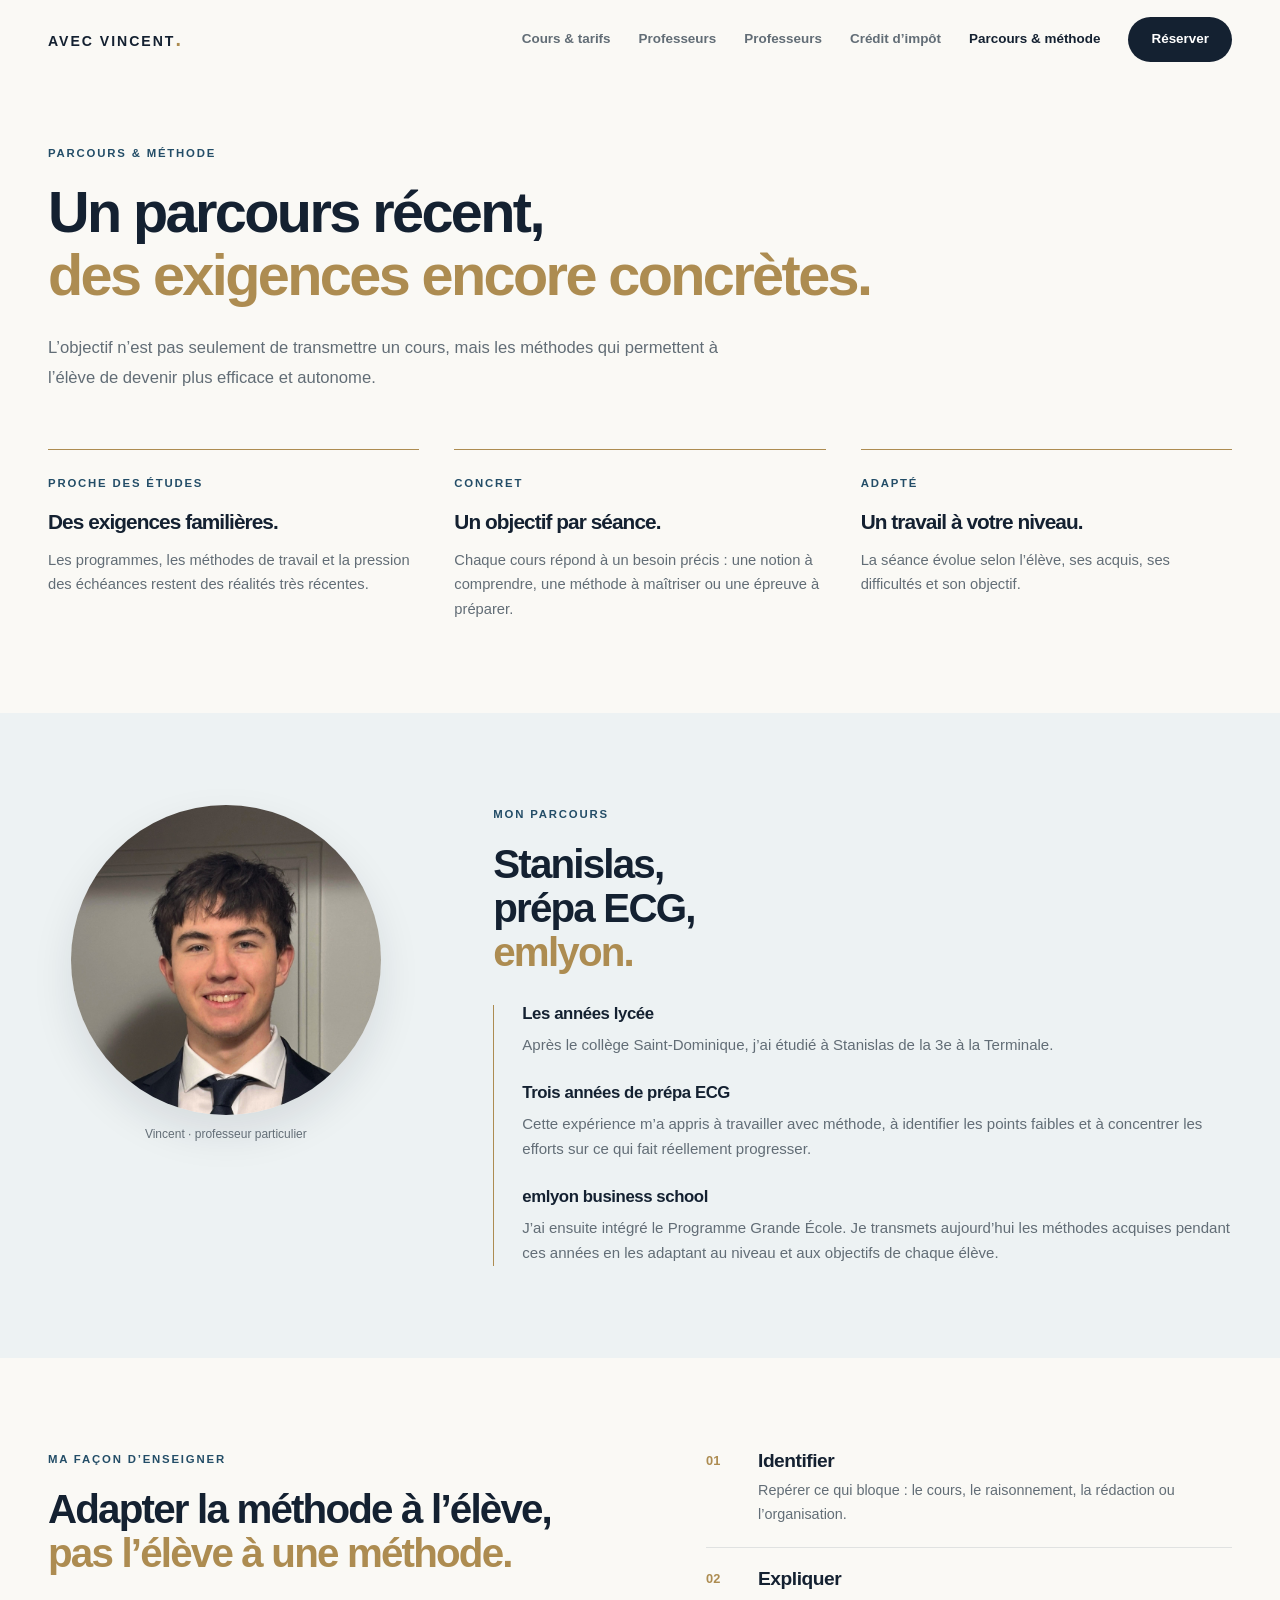
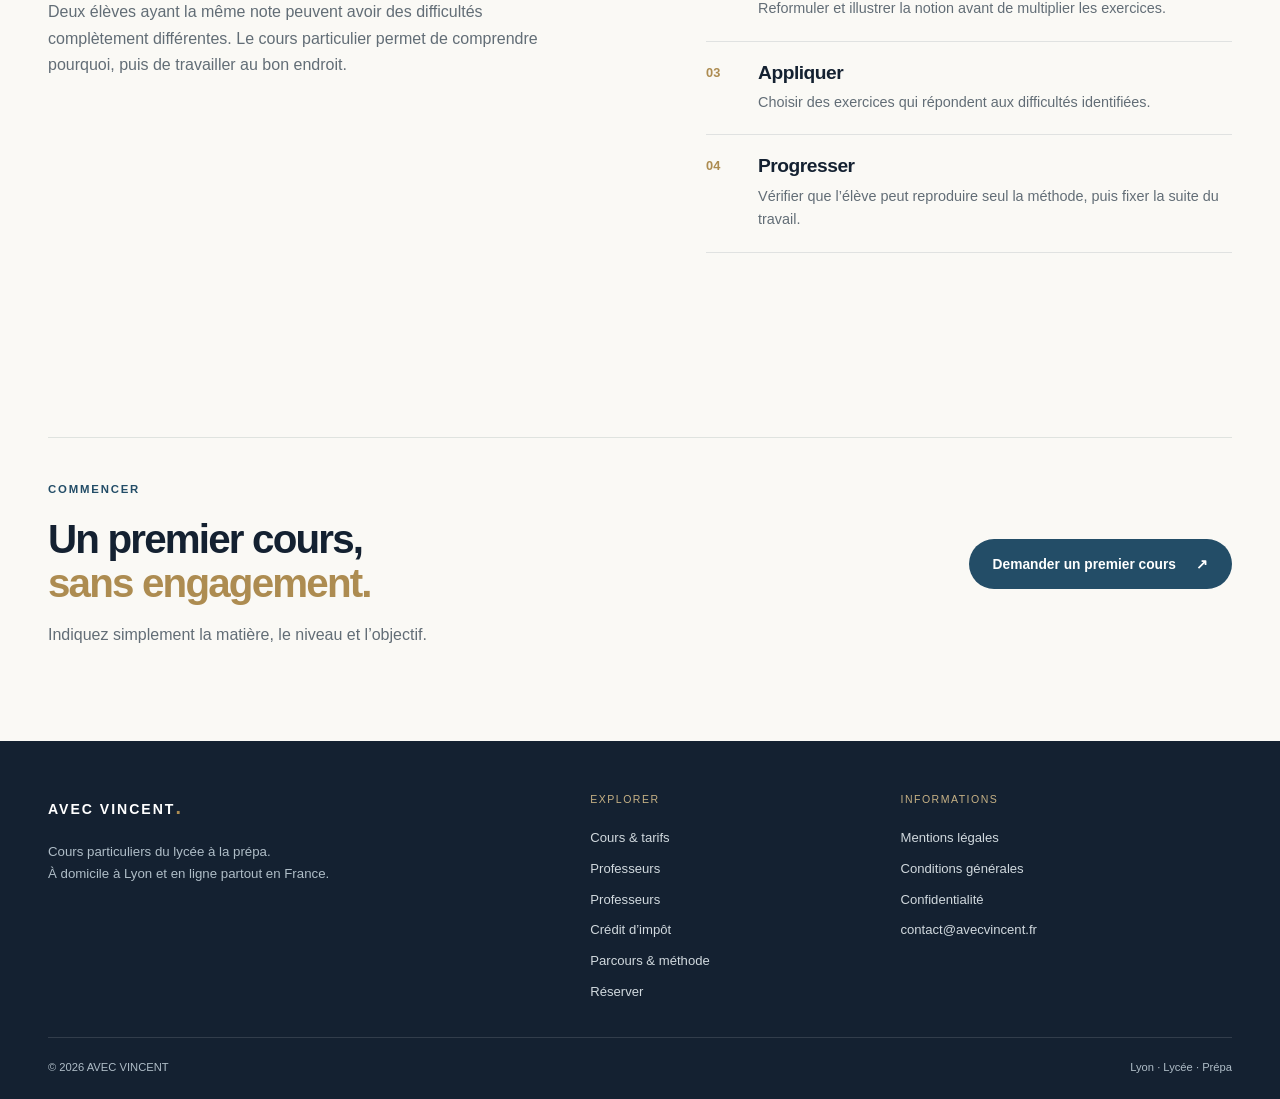
==== a-propos.html @ 686d9bb6 "Harmoniser les profils et optimiser le référencement" ====
<!doctype html>
<html lang="fr">
<head>
<meta charset="utf-8">
<meta name="viewport" content="width=device-width, initial-scale=1">
<title>Parcours & méthode — AVEC VINCENT</title>
<meta name="description" content="Stanislas, trois années de prépa ECG et emlyon. Découvrez le parcours de Vincent et sa façon d’enseigner.">
<link rel="icon" href="favicon.svg" type="image/svg+xml">

<link rel="stylesheet" href="style.css">
<script src="script.js" defer></script>
</head>
<body><a class="skip-link" href="#contenu">Aller au contenu</a>
<header class="site-header"><nav class="navbar container" aria-label="Navigation principale">
<a class="logo" href="index.html" aria-label="AVEC VINCENT — accueil">AVEC VINCENT<span class="logo-dot" aria-hidden="true">.</span></a>
<button class="menu-button" aria-controls="site-menu" aria-expanded="false" aria-label="Ouvrir le menu"><span></span><span></span></button>
<div class="site-menu" id="site-menu"><a href="cours.html">Cours & tarifs</a><a href="professeurs.html">Professeurs</a>
<a href="professeurs.html">Professeurs</a>
<a href="credit-impot.html">Crédit d’impôt</a>
<a href="a-propos.html" aria-current="page">Parcours & méthode</a>
<a href="reserver.html" class="nav-cta">Réserver</a></div>
</nav></header>
<main id="contenu">
<section class="page-intro container"><span class="eyebrow">Parcours & méthode</span><h1>Un parcours récent,<br><em>des exigences encore concrètes.</em></h1><p class="lead">L’objectif n’est pas seulement de transmettre un cours, mais les méthodes qui permettent à l’élève de devenir plus efficace et autonome.</p></section>
<section class="section section-first container"><div class="benefits"><article><span class="eyebrow">Proche des études</span><h2>Des exigences familières.</h2><p>Les programmes, les méthodes de travail et la pression des échéances restent des réalités très récentes.</p></article><article><span class="eyebrow">Concret</span><h2>Un objectif par séance.</h2><p>Chaque cours répond à un besoin précis : une notion à comprendre, une méthode à maîtriser ou une épreuve à préparer.</p></article><article><span class="eyebrow">Adapté</span><h2>Un travail à votre niveau.</h2><p>La séance évolue selon l’élève, ses acquis, ses difficultés et son objectif.</p></article></div></section>
<section class="section soft"><div class="container biography"><figure class="portrait"><img src="images/vincent.jpeg" width="1662" height="2301" alt="Vincent, professeur particulier"><figcaption>Vincent · professeur particulier</figcaption></figure><div><span class="eyebrow">Mon parcours</span><h2>Stanislas,<br>prépa ECG,<br><em>emlyon.</em></h2><div class="timeline"><article><h3>Les années lycée</h3><p>Après le collège Saint-Dominique, j’ai étudié à Stanislas de la 3e à la Terminale.</p></article><article><h3>Trois années de prépa ECG</h3><p>Cette expérience m’a appris à travailler avec méthode, à identifier les points faibles et à concentrer les efforts sur ce qui fait réellement progresser.</p></article><article><h3>emlyon business school</h3><p>J’ai ensuite intégré le Programme Grande École. Je transmets aujourd’hui les méthodes acquises pendant ces années en les adaptant au niveau et aux objectifs de chaque élève.</p></article></div></div></div></section>
<section class="section container method-layout" id="approche"><div><span class="eyebrow">Ma façon d’enseigner</span><h2>Adapter la méthode à l’élève,<br><em>pas l’élève à une méthode.</em></h2><p>Deux élèves ayant la même note peuvent avoir des difficultés complètement différentes. Le cours particulier permet de comprendre pourquoi, puis de travailler au bon endroit.</p></div><ol class="method-list"><li><h3>Identifier</h3><p>Repérer ce qui bloque : le cours, le raisonnement, la rédaction ou l’organisation.</p></li><li><h3>Expliquer</h3><p>Reformuler et illustrer la notion avant de multiplier les exercices.</p></li><li><h3>Appliquer</h3><p>Choisir des exercices qui répondent aux difficultés identifiées.</p></li><li><h3>Progresser</h3><p>Vérifier que l’élève peut reproduire seul la méthode, puis fixer la suite du travail.</p></li></ol></section><section class="section container"><div class="closing"><div><span class="eyebrow">Commencer</span><h2>Un premier cours,<br><em>sans engagement.</em></h2><p>Indiquez simplement la matière, le niveau et l’objectif.</p></div><a class="button button-primary" href="reserver.html">Demander un premier cours<span aria-hidden="true">↗</span></a></div></section></main>
<footer class="site-footer"><div class="container footer-grid"><div><a class="logo" href="index.html">AVEC VINCENT<span class="logo-dot">.</span></a><p>Cours particuliers du lycée à la prépa.<br>À domicile à Lyon et en ligne partout en France.</p></div><nav aria-label="Navigation de pied de page"><span class="footer-label">Explorer</span><a href="cours.html">Cours & tarifs</a><a href="professeurs.html">Professeurs</a><a href="professeurs.html">Professeurs</a><a href="credit-impot.html">Crédit d’impôt</a><a href="a-propos.html">Parcours & méthode</a><a href="reserver.html">Réserver</a></nav><nav aria-label="Informations légales"><span class="footer-label">Informations</span><a href="legal.html#mentions">Mentions légales</a><a href="legal.html#cgv">Conditions générales</a><a href="legal.html#confidentialite">Confidentialité</a><a href="mailto:contact@avecvincent.fr" data-contact="email">contact@avecvincent.fr</a></nav></div><div class="container footer-bottom"><span>© <span data-year>2026</span> AVEC VINCENT</span><span>Lyon · Lycée · Prépa</span></div></footer>
</body>
</html>
---- style.css ----
/* AVEC VINCENT — V3. Site statique, sans dépendance. */
:root{--bg:#faf9f5;--paper:#fff;--ink:#142131;--blue:#234d67;--deep:#17384e;--gold:#ad8c51;--muted:#626d76;--line:#dfe3df;--soft:#edf2f3;--max:1240px;--header:80px;--radius:24px}
*{box-sizing:border-box}
html{scroll-behavior:smooth;scroll-padding-top:110px}
body{margin:0;color:var(--ink);background:var(--bg);font:16px/1.65 -apple-system,BlinkMacSystemFont,"Segoe UI",Arial,sans-serif;-webkit-font-smoothing:antialiased}
h1,h2,h3,p,figure,ol,ul,dl,dd{margin:0}
h1,h2,h3{line-height:1.1;letter-spacing:-.045em;font-weight:650}
h1{font-size:clamp(2.5rem,4.5vw,4.8rem);max-width:1050px}
h2{font-size:clamp(2rem,3.15vw,3.25rem)}
h3{font-size:1.35rem;letter-spacing:-.025em}
em{font-style:normal;color:var(--gold)}
p{color:var(--muted)}
a{color:inherit;text-decoration:none}
p a,.fine-print a,.form-note a,.legal-content a{text-decoration:underline;text-underline-offset:4px;color:var(--blue)}
a:hover{color:var(--blue)}
button,input,select,textarea{font:inherit}
button{cursor:pointer}
img{display:block;max-width:100%}
button,a,input,textarea,select,summary{-webkit-tap-highlight-color:transparent}
:focus-visible{outline:3px solid var(--blue);outline-offset:5px}
[hidden]{display:none!important}
.container{width:min(calc(100% - 96px),var(--max));margin-inline:auto}
.section{padding-block:92px}
.section-first{padding-top:0}
.soft{background:var(--soft)}
.eyebrow{display:block;color:var(--blue);font-size:.71rem;text-transform:uppercase;font-weight:800;letter-spacing:.16em;margin-bottom:18px}
.lead{font-size:1.04rem;line-height:1.8;max-width:690px}
.section-heading{max-width:850px;margin-bottom:40px}
.section-heading p{max-width:680px;margin-top:22px}
.page-intro{padding-top:calc(var(--header) + 64px);padding-bottom:56px}
.page-intro .lead{margin-top:26px}
.skip-link{position:fixed;left:20px;top:-100px;z-index:100;background:white;padding:12px}
.skip-link:focus{top:15px}
.sr-only{position:absolute;width:1px;height:1px;padding:0;overflow:hidden;clip:rect(0,0,0,0);white-space:nowrap}
.site-header{height:var(--header);position:sticky;top:0;z-index:30;background:rgba(250,249,245,.97);border-bottom:1px solid transparent}
.site-header.scrolled{border-color:var(--line);backdrop-filter:blur(12px)}
/* Sticky header occupies its own height, so introductory padding excludes it. */
.page-intro{padding-top:64px}
.navbar{height:100%;display:flex;align-items:center;justify-content:space-between;gap:24px}
.logo{font-size:.88rem;font-weight:850;letter-spacing:.14em;white-space:nowrap}
.logo-dot{color:var(--gold);font-size:1.4em}
.site-menu{display:flex;align-items:center;gap:28px}
.site-menu a{font-size:.84rem;font-weight:600;color:var(--muted)}
.site-menu a:hover,.site-menu a[aria-current="page"]{color:var(--ink)}
.site-menu .nav-cta{padding:11px 23px;border-radius:999px;background:var(--ink);color:white}
.site-menu .nav-cta:hover,.site-menu .nav-cta[aria-current="page"]{color:white;background:var(--deep)}
.site-menu .nav-cta[aria-current="page"]{box-shadow:0 0 0 3px var(--bg),0 0 0 4px var(--gold)}
.menu-button{display:none;border:1px solid var(--line);background:white;border-radius:50%;height:44px;width:44px}
.menu-button span{display:block;width:17px;height:2px;background:var(--ink);margin:5px auto}
.button{display:inline-flex;align-items:center;justify-content:center;gap:20px;min-height:50px;border-radius:999px;padding:13px 23px;border:1px solid transparent;font-size:.86rem;font-weight:700;line-height:1.4;transition:background .18s,transform .18s}
.button:hover{transform:translateY(-2px)}
.button-primary{background:var(--blue);color:white}
.button-primary:hover{background:var(--deep);color:white}
.button-outline{border-color:var(--line);color:var(--ink);background:transparent}
.button-outline:hover{background:white;color:var(--ink)}
.button-light{background:white;color:var(--deep)}
.button-row{display:flex;gap:12px;flex-wrap:wrap}
.text-link{display:inline-block;margin-top:22px;color:var(--blue);font-size:.87rem;font-weight:700;text-decoration:underline;text-underline-offset:5px}
.home-hero{display:grid;grid-template-columns:minmax(0,1.35fr) minmax(0,.8fr);align-items:center;gap:clamp(45px,6vw,90px);padding-top:60px;padding-bottom:64px}
.hero-copy h1{font-size:clamp(2.8rem,4.4vw,4.55rem)}
.hero-copy .lead{margin-top:26px}
.hero-copy .button-row{margin-top:28px}
.trust-line{display:flex;flex-wrap:wrap;gap:10px 22px;margin-top:24px;font-size:.77rem;color:var(--muted)}
.trust-line span::before{content:"";display:inline-block;width:5px;height:5px;background:var(--gold);border-radius:50%;margin:0 7px 2px 0}
.hero-visual{position:relative;max-width:435px;width:100%;justify-self:end;display:flex;flex-direction:column;align-items:stretch}
.portrait{width:100%;margin:0}
.portrait img{display:block;width:100%;height:auto;aspect-ratio:4 / 5;object-fit:cover;object-position:center 24%;border-radius:var(--radius);box-shadow:0 18px 42px #1421311a}
.portrait figcaption{margin-top:10px;color:var(--muted);font-size:.75rem;text-align:left;padding-left:4px}
.tax-badge{position:absolute;z-index:2;left:20px;right:20px;bottom:42px;display:flex;gap:18px;align-items:center;width:auto;padding:18px 20px;background:#fffdf8f2;border:1px solid #e9e5db;border-radius:18px;box-shadow:0 14px 35px #14213124;backdrop-filter:blur(8px)}
.tax-number{font-size:2.4rem;line-height:1;font-weight:750;letter-spacing:-.05em;color:var(--blue);white-space:nowrap}
sup{font-size:.48em;vertical-align:super}
.tax-badge>span:last-child{font-size:.85rem;font-weight:700;line-height:1.4}
.tax-badge small{display:block;margin-top:6px;font-size:.67rem;font-weight:400;color:var(--muted)}
.credentials{display:grid;grid-template-columns:repeat(3,1fr);border-block:1px solid var(--line);padding:26px 0}
.credentials>div{padding-inline:28px;border-right:1px solid var(--line)}
.credentials>div:first-child{padding-left:0}
.credentials>div:last-child{border:0}
.credentials strong{font-size:.96rem;display:block}
.credentials span{font-size:.76rem;color:var(--muted)}
.subjects-grid{display:grid;grid-template-columns:1.1fr 1fr;gap:18px}
.subject-card{position:relative;padding:30px 54px 30px 30px;border:1px solid var(--line);border-radius:var(--radius);background:var(--paper);transition:transform .18s,border-color .18s}
.subject-card:hover{transform:translateY(-3px);border-color:var(--gold);color:var(--ink)}
.card-level{display:block;font-size:.69rem;letter-spacing:.09em;text-transform:uppercase;color:var(--blue);font-weight:700;margin-bottom:13px}
.subject-card p{font-size:.9rem;margin-top:12px;max-width:450px}
.card-arrow{position:absolute;right:25px;top:25px;color:var(--gold);font-size:1.3rem}
.exam-banner{display:flex;align-items:center;justify-content:space-between;gap:25px;padding:27px 30px;margin-top:18px;background:#eee9df;border-radius:var(--radius)}
.exam-banner .eyebrow{margin-bottom:8px}
.exam-banner p{margin-top:8px;font-size:.9rem}
.exam-banner>span{font-size:1.6rem}
.method-section{background:var(--ink);color:white}
.method-section .eyebrow{color:#c4d6df}
.method-section p{color:#c0cad1}
.method-section .text-link{color:white}
.method-layout{display:grid;grid-template-columns:1.08fr 1fr;gap:90px}
.method-layout>div>p{margin-top:24px;max-width:530px}
.method-list{list-style:none;padding:0;counter-reset:steps}
.method-list li{position:relative;padding:20px 0 20px 52px;border-bottom:1px solid #8999a13b;counter-increment:steps}
.method-list li:first-child{padding-top:0}
.method-list li::before{content:"0" counter(steps);position:absolute;left:0;color:var(--gold);font-size:.8rem;font-weight:700}
.method-list h3{font-size:1.2rem}
.method-list p{font-size:.9rem;margin-top:8px}
.tax-callout{display:grid;grid-template-columns:1.4fr .8fr;gap:55px;align-items:center;border:1px solid var(--line);padding:38px;border-radius:var(--radius)}
.tax-callout h2{font-size:clamp(1.8rem,2.7vw,2.8rem)}
.tax-callout p{margin-top:18px;font-size:.94rem}
.tax-example{border-left:1px solid var(--line);padding-left:35px}
.tax-example>span{font-size:.75rem;color:var(--muted)}
.tax-example>div{display:flex;gap:20px;align-items:center;margin-top:12px}
.tax-example strong{font-size:2.6rem;letter-spacing:-.05em;white-space:nowrap}
.tax-example strong:last-child{color:var(--blue)}
.tax-example p{font-size:.75rem}
.fine-print{font-size:.74rem;margin-top:18px;max-width:1000px}
.payment-note{font-size:.82rem;max-width:760px;margin-top:14px;color:var(--ink)}
.closing{display:flex;align-items:center;justify-content:space-between;gap:40px;border-top:1px solid var(--line);padding-top:42px}
.closing p{margin-top:17px}
.closing>.button{flex-shrink:0}
.course-row{display:grid;grid-template-columns:.8fr 1.25fr .65fr;align-items:center;gap:30px;padding:32px 0;border-top:1px solid var(--line)}
.course-row h2{font-size:1.6rem}
.course-row p{font-size:.93rem}
.course-row .text-link{margin:0;justify-self:end}
.pricing-grid{display:grid;grid-template-columns:1fr 1fr;gap:24px}
.price-card{background:white;border:1px solid var(--line);border-radius:var(--radius);padding:32px}
.price-card h3{font-size:1.7rem;margin-bottom:26px}
.price-line,.price-result{display:flex;align-items:center;justify-content:space-between;gap:20px;padding:18px 0}
.price-line>span,.price-result>span{font-size:.85rem}
.price-line strong,.price-result strong{font-size:2rem;letter-spacing:-.035em;white-space:nowrap}
.price-line small,.price-result small{font-size:.8rem;font-weight:400;margin-left:5px;color:var(--muted)}
.price-result{background:#edf3f0;margin:0 -14px;padding:20px 14px;border-radius:12px;color:#315f49}
.price-result>span{max-width:195px}
.online{border-top:1px solid var(--line);margin-top:24px}
.online strong{font-size:1.4rem}
.split-heading{display:grid;grid-template-columns:.8fr 1.2fr;gap:85px}
.split-heading>div>p{margin-top:24px}
.faq-list details{border-bottom:1px solid var(--line);padding:21px 0}
.faq-list details:first-child{padding-top:0}
summary{cursor:pointer;font-weight:650;line-height:1.5}
.faq-answer{padding-top:14px;font-size:.94rem}
.specific-card{background:var(--deep);color:white;padding:42px;border-radius:var(--radius);display:flex;align-items:center;justify-content:space-between;gap:40px}
.specific-card .eyebrow{color:#cbd8df}
.specific-card h2{font-size:2rem}
.specific-card p{color:#cbd8df;max-width:610px;margin-top:18px}
.specific-card .button{flex-shrink:0}
.benefits{display:grid;grid-template-columns:repeat(3,1fr);gap:35px}
.benefits article{border-top:1px solid var(--gold);padding-top:24px}
.benefits h2{font-size:1.3rem;margin-bottom:14px}
.benefits p{font-size:.92rem}
.biography{display:grid;grid-template-columns:minmax(230px,.65fr) minmax(0,1.35fr);align-items:start;gap:clamp(45px,7vw,100px)}
.biography .portrait{position:sticky;top:100px}
.timeline{margin-top:30px;border-left:1px solid var(--gold);padding-left:28px;display:grid;gap:26px}
.timeline h3{font-size:1.05rem;margin-bottom:10px}
.timeline p{font-size:.94rem}
.tax-overview{display:grid;grid-template-columns:.75fr 1.25fr;gap:60px;padding:38px;background:white;border:1px solid var(--line);border-radius:var(--radius)}
.example-row{padding:18px 0;border-top:1px solid var(--line)}
.example-row>span{display:block;font-size:.8rem;color:var(--muted)}
.example-row strong{display:block;font-size:2.4rem;letter-spacing:-.04em}
.eligibility h2{font-size:1.45rem}
.check-list{padding-left:20px;margin:20px 0;font-size:.94rem;color:var(--muted)}
.check-list li{margin-bottom:9px}
.eligibility p{font-size:.8rem}
.tax-process{list-style:none;counter-reset:tax;padding:0}
.tax-process li{position:relative;padding:0 0 32px 48px;margin-bottom:25px;border-bottom:1px solid var(--line);counter-increment:tax}
.tax-process li::before{content:counter(tax);position:absolute;left:0;top:0;color:var(--gold);font-size:1.5rem}
.step-owner{font-size:.67rem;font-weight:750;text-transform:uppercase;letter-spacing:.12em;color:var(--blue);display:block;margin-bottom:12px}
.tax-process h3{font-size:1.3rem}
.tax-process p{margin-top:14px;font-size:.94rem}
.source-note{padding-bottom:60px;font-size:.8rem}
.booking-layout{display:grid;grid-template-columns:minmax(0,1.55fr) minmax(0,.8fr);gap:36px;align-items:start}
.contact-form{border:1px solid var(--line);border-radius:var(--radius);padding:34px;background:white}
.form-grid{display:grid;grid-template-columns:1fr 1fr;gap:20px}
.field{display:flex;flex-direction:column;gap:8px;min-width:0}
.field.full{grid-column:1/-1}
label{font-size:.79rem;font-weight:700}
input,textarea,select{width:100%;min-width:0;color:var(--ink);background:#fcfcfa;border:1px solid var(--line);border-radius:10px;padding:13px}
textarea{min-height:140px;resize:vertical}
.form-note{font-size:.75rem;margin:20px 0}
.form-actions{display:flex;align-items:center;gap:16px;flex-wrap:wrap;margin-top:22px}
.form-actions>span{font-size:.76rem;color:var(--muted)}
.form-status{font-size:.85rem;margin-top:16px}
.form-toast{position:fixed;z-index:20;right:24px;bottom:24px;max-width:min(430px,calc(100vw - 48px));padding:16px 20px;border:1px solid #ffffff30;border-radius:14px;background:var(--blue);color:white;box-shadow:0 16px 35px #14213130;font-size:.88rem;font-weight:700;line-height:1.45;opacity:0;transform:translateY(14px);transition:opacity .2s ease,transform .2s ease}
.form-toast.is-visible{opacity:1;transform:translateY(0)}
.form-toast[data-kind="pending"]{background:var(--ink)}
.form-toast[data-kind="error"]{background:#9a3f35}
.contact-form button:disabled{opacity:.6;cursor:wait}
.booking-terms{margin-top:22px;padding:14px 18px;border-radius:14px;background:#f3f0e8;border:1px solid #e5dfd2}
.booking-terms summary{color:var(--blue);font-size:.8rem;font-weight:750}
.booking-terms ul{margin:14px 0 4px;padding-left:20px;color:var(--muted);font-size:.78rem}
.booking-terms li+li{margin-top:8px}
.booking-terms a{color:var(--blue);font-weight:700}
.contact-card{background:#e8f0f3;border-radius:var(--radius);padding:30px}
.contact-card h2{font-size:1.45rem}
.contact-card>p{margin-top:16px;font-size:.92rem}
.contact-card dl{margin-top:25px}
.contact-card dt{padding-top:18px;margin-top:18px;border-top:1px solid #cdd9de;font-size:.73rem;font-weight:700}
.contact-card dd{font-size:.93rem;margin-top:5px;overflow-wrap:anywhere}
.email-fallback{border-top:1px solid var(--line);padding-top:18px;margin-top:22px;font-size:.8rem}
.email-fallback p{margin:12px 0}
.text-button{border:0;background:none;text-decoration:underline;color:var(--blue);padding:8px 0}
#email-draft{min-height:210px;margin-top:12px}
.legal-layout{display:grid;grid-template-columns:240px 1fr;gap:70px;align-items:start}
.legal-nav{display:grid;gap:12px;font-size:.9rem}
.legal-nav a{padding:12px 0;border-bottom:1px solid var(--line)}
.legal-content section{margin-bottom:55px}
.legal-content h2{font-size:2rem;border-bottom:1px solid var(--line);padding-bottom:18px;margin-bottom:26px}
.legal-content h3{font-size:1.1rem;margin:25px 0 12px}
.legal-content p,.legal-content li{font-size:.93rem;color:var(--muted)}
.legal-content ul{padding-left:20px}
.legal-placeholder{max-width:850px;margin-top:22px;font-size:.84rem!important;color:var(--muted)!important;font-style:italic}
.site-footer{background:var(--ink);color:white;padding:50px 0 22px}
.site-footer a:hover{color:#d9be8c}
.footer-grid{display:grid;grid-template-columns:1.5fr .8fr 1fr;gap:45px}
.footer-grid p{color:#afbdc7;font-size:.83rem;margin-top:18px}
.footer-grid nav{display:flex;flex-direction:column;gap:9px;align-items:flex-start}
.footer-grid nav a{font-size:.82rem;color:#d1d9de}
.footer-label{font-size:.66rem;letter-spacing:.14em;text-transform:uppercase;color:#c6b185;margin-bottom:10px}
.footer-bottom{border-top:1px solid #ffffff20;margin-top:35px;padding-top:20px;display:flex;justify-content:space-between;gap:16px;font-size:.7rem;color:#afbdc7}
@media(min-width:1600px){:root{--max:1360px}.home-hero{grid-template-columns:1.3fr .85fr}.hero-visual{max-width:460px}}
@media(max-width:1000px){
.container{width:calc(100% - 48px)}.site-menu{gap:18px}.site-menu a{font-size:.78rem}
.home-hero{gap:38px}.hero-copy h1{font-size:3.2rem}.tax-badge{padding:16px;gap:12px}.tax-number{font-size:2rem}
.method-layout,.split-heading{gap:45px}.biography{gap:50px}.course-row{grid-template-columns:1fr 1.4fr}.course-row>.text-link{grid-column:2;justify-self:start}
.specific-card{flex-direction:column;align-items:flex-start}.tax-callout{gap:30px;padding:28px}.tax-example{padding-left:24px}.tax-example strong{font-size:2rem}
.booking-layout{grid-template-columns:minmax(0,1.4fr) minmax(0,.8fr);gap:24px}.contact-form{padding:25px}.contact-card{padding:24px}
}
@media(max-width:780px){
:root{--header:70px}.menu-button{display:block;flex-shrink:0}.site-menu{display:none;position:absolute;top:var(--header);left:0;right:0;background:var(--bg);padding:20px 24px;border-bottom:1px solid var(--line);box-shadow:0 15px 25px #1421310a}
.site-menu.open{display:flex;flex-direction:column;align-items:stretch;gap:0}.site-menu a{font-size:.95rem;padding:14px 12px}.site-menu .nav-cta{margin-top:10px;text-align:center}
.home-hero{grid-template-columns:1fr;gap:34px;padding-top:34px;padding-bottom:45px}.hero-copy h1{font-size:clamp(2.7rem,7.5vw,4rem)}.hero-visual{max-width:390px;justify-self:center}.hero-visual .tax-badge{left:12px;right:12px;bottom:38px;padding:16px 18px}
.section{padding-block:65px}.section-first{padding-top:0}.page-intro{padding-top:40px;padding-bottom:40px}
.method-layout,.split-heading,.booking-layout,.tax-overview,.tax-callout{grid-template-columns:1fr;gap:35px}.biography{grid-template-columns:1fr;gap:35px}.biography .portrait{position:static;max-width:390px}
.tax-example{border-left:0;border-top:1px solid var(--line);padding:22px 0 0}.tax-example>div{justify-content:flex-start}
.contact-card{max-width:none}.benefits{gap:24px}.benefits h2{font-size:1.2rem}
.legal-layout{grid-template-columns:1fr;gap:30px}.legal-nav{grid-template-columns:repeat(3,1fr);gap:16px;font-size:.8rem}
.closing{align-items:flex-start;flex-direction:column;gap:25px}.credentials>div{padding-inline:15px}.credentials strong{font-size:.84rem}.credentials span{font-size:.7rem}
}
@media(max-width:540px){
.container{width:calc(100% - 36px)}h1{font-size:2.65rem}h2{font-size:2rem}.lead{font-size:.96rem}
.subjects-grid,.pricing-grid,.benefits,.form-grid{grid-template-columns:1fr}.subject-card{padding:25px 50px 25px 25px}.field.full{grid-column:auto}
.credentials{grid-template-columns:1fr;padding:8px 0}.credentials>div{border-right:0;border-bottom:1px solid var(--line);padding:16px 0!important;display:flex;justify-content:space-between;align-items:center;gap:18px}.credentials span{text-align:right}
.trust-line{gap:9px;flex-direction:column}.button-row{gap:10px}.button{font-size:.81rem;padding:12px 19px}
.course-row{grid-template-columns:1fr;gap:16px;padding:28px 0}.course-row>.text-link{grid-column:1}
.price-card{padding:25px}.price-result>span{max-width:170px}.tax-overview{padding:25px}.tax-callout{padding:25px}.tax-example strong{font-size:2.7rem}
.tax-process li{padding-left:35px}.specific-card{padding:28px}.specific-card h2{font-size:1.8rem}
.contact-form{padding:23px}.contact-card{padding:26px}.footer-grid{grid-template-columns:1fr 1fr;gap:30px 20px}.footer-grid>div{grid-column:1/-1}.footer-grid nav a{font-size:.75rem;overflow-wrap:anywhere}.footer-bottom{flex-direction:column;gap:5px}.legal-nav{grid-template-columns:1fr;gap:0}
}
@media(max-width:540px){.form-toast{right:16px;left:16px;bottom:16px;max-width:none}}
@media(prefers-reduced-motion:reduce){html{scroll-behavior:auto}*,*::before,*::after{transition:none!important;animation:none!important}}


/* Équipe pédagogique */
.teacher-pair{display:flex;justify-content:center;align-items:flex-end;gap:18px;padding:24px 18px 10px;background:linear-gradient(145deg,#e8f0f3,#f3eee4);border-radius:var(--radius);border:1px solid var(--line)}
.teacher-mini{width:45%;margin:0;text-align:center}
.teacher-mini img{display:block;width:100%;aspect-ratio:1/1;object-fit:cover;border-radius:50%;border:7px solid white;box-shadow:0 12px 26px #14213120}
.teacher-mini-vincent img{object-position:center 24%}
.teacher-mini-esteban img{object-position:center 27%}
.teacher-mini figcaption{margin-top:10px;color:var(--ink);font-size:.78rem;font-weight:750}
.teacher-pair-caption{text-align:center;margin:12px 0 0;font-size:.78rem;color:var(--muted)}
.teacher-card-grid{display:grid;grid-template-columns:repeat(2,minmax(0,1fr));gap:24px}
.teacher-card{background:var(--paper);border:1px solid var(--line);border-radius:var(--radius);padding:30px;display:grid;grid-template-columns:135px minmax(0,1fr);gap:26px;align-items:start}
.teacher-avatar{margin:0}
.teacher-avatar img{display:block;width:135px;height:135px;object-fit:cover;border-radius:50%;border:6px solid #f1eee6;box-shadow:0 10px 22px #14213118}
.teacher-avatar-vincent img{object-position:center 24%}
.teacher-avatar-esteban img{object-position:center 27%}
.teacher-card h2{font-size:1.8rem}
.teacher-card .card-level{margin-top:8px}
.teacher-card p{font-size:.9rem;margin-top:14px}
.teacher-card ul{padding-left:18px;margin:16px 0 0;color:var(--muted);font-size:.86rem}
.teacher-card li+li{margin-top:8px}
.teacher-note{margin-top:28px;padding:18px 22px;border-left:3px solid var(--gold);background:#f3f0e8;color:var(--muted);font-size:.88rem}
.biography .portrait img{aspect-ratio:1/1;object-fit:cover;object-position:center 24%;border-radius:50%;width:min(100%,310px);margin-inline:auto}
.biography .portrait figcaption{text-align:center;padding-left:0}
@media(max-width:780px){.teacher-card-grid{grid-template-columns:1fr}.teacher-card{grid-template-columns:110px minmax(0,1fr);padding:24px;gap:20px}.teacher-avatar img{width:110px;height:110px}}
@media(max-width:540px){.teacher-pair{gap:10px;padding-inline:10px}.teacher-card{grid-template-columns:1fr}.teacher-avatar img{width:125px;height:125px}}

.teacher-credentials{font-size:.84rem!important;color:var(--ink)!important;margin-top:12px!important}
.teacher-card strong{color:var(--ink)}


/* Correction des portraits circulaires : neutralise la hauteur intrinsèque des photos verticales. */
.teacher-mini img{width:clamp(130px,14vw,190px);height:clamp(130px,14vw,190px);aspect-ratio:1/1}
.biography .portrait img{width:min(310px,70vw);height:min(310px,70vw);aspect-ratio:1/1}
@media(max-width:780px){.teacher-mini img{width:155px;height:155px}}
@media(max-width:540px){.teacher-mini img{width:130px;height:130px}}
@media print{.skip-link{display:none!important}}

.teacher-card>div{display:flex;flex-direction:column}.teacher-card .teacher-credentials{margin-top:12px!important}.teacher-card ul{line-height:1.5}
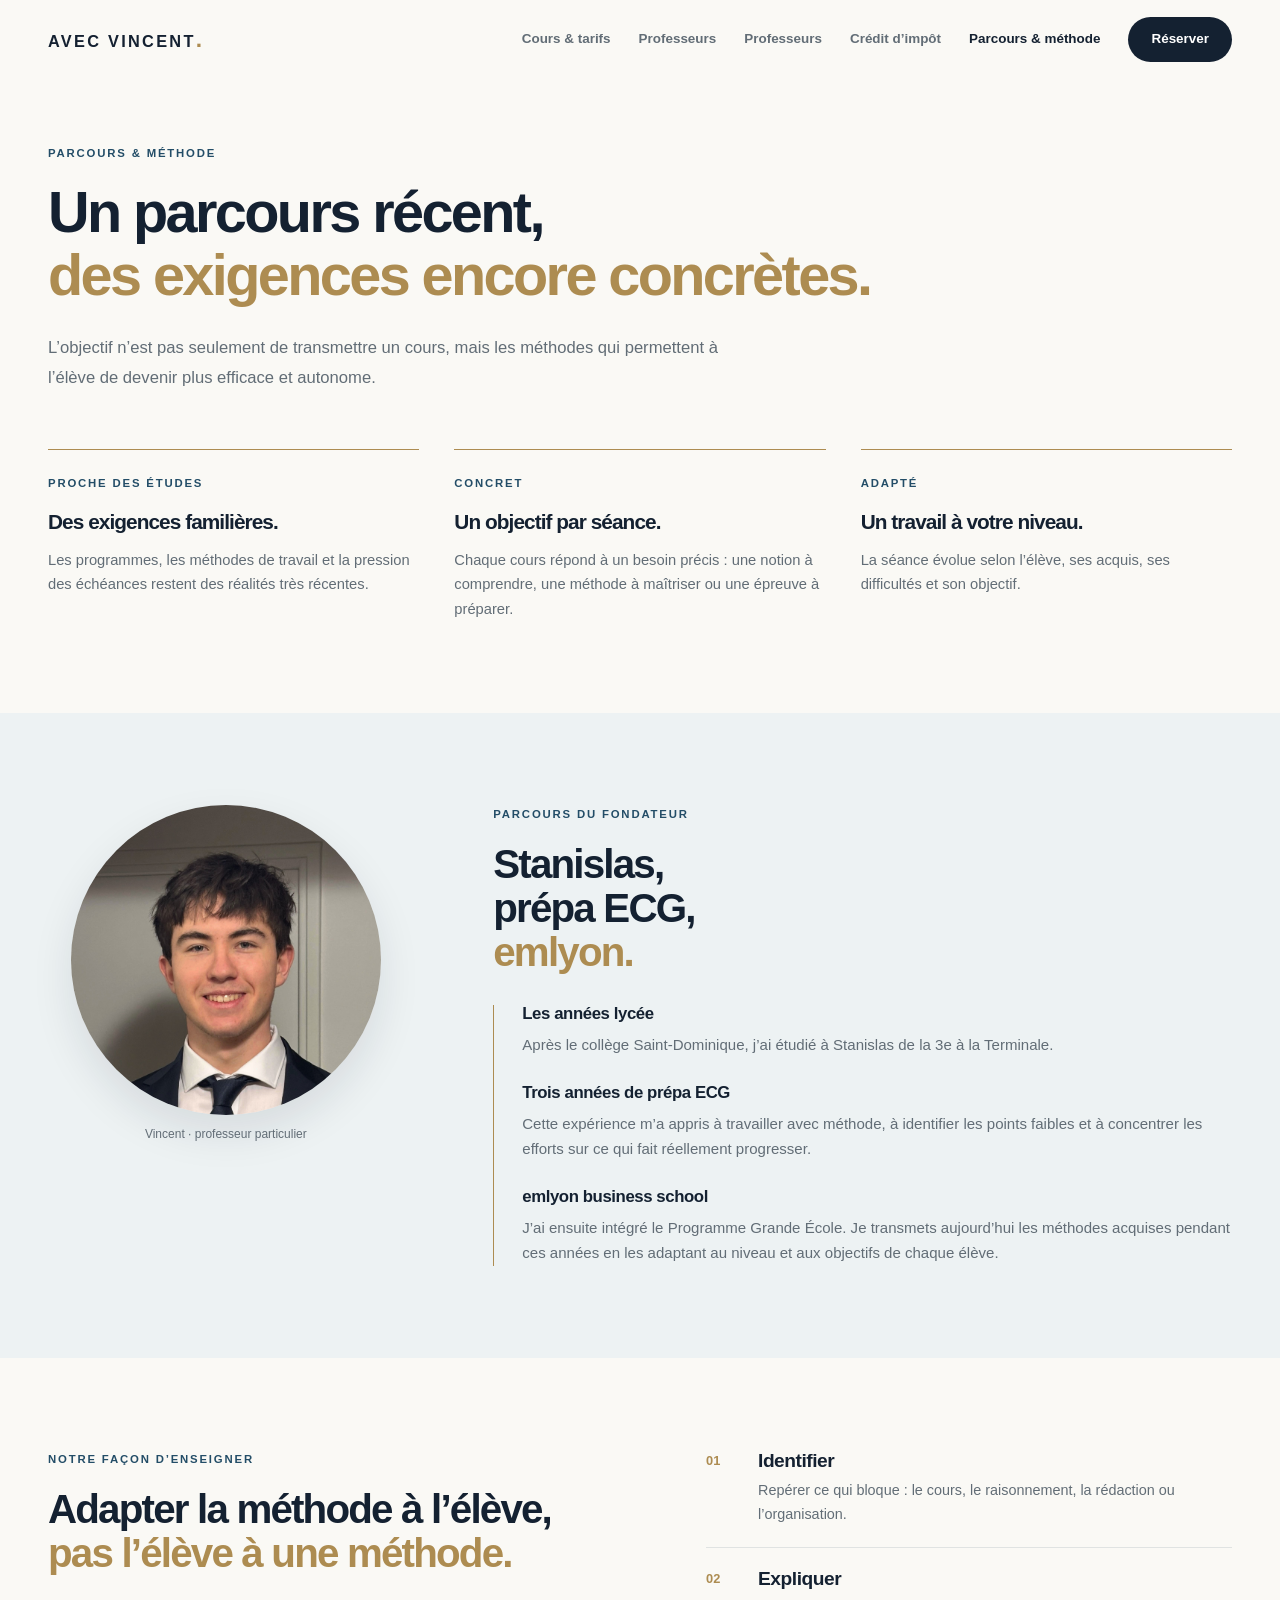
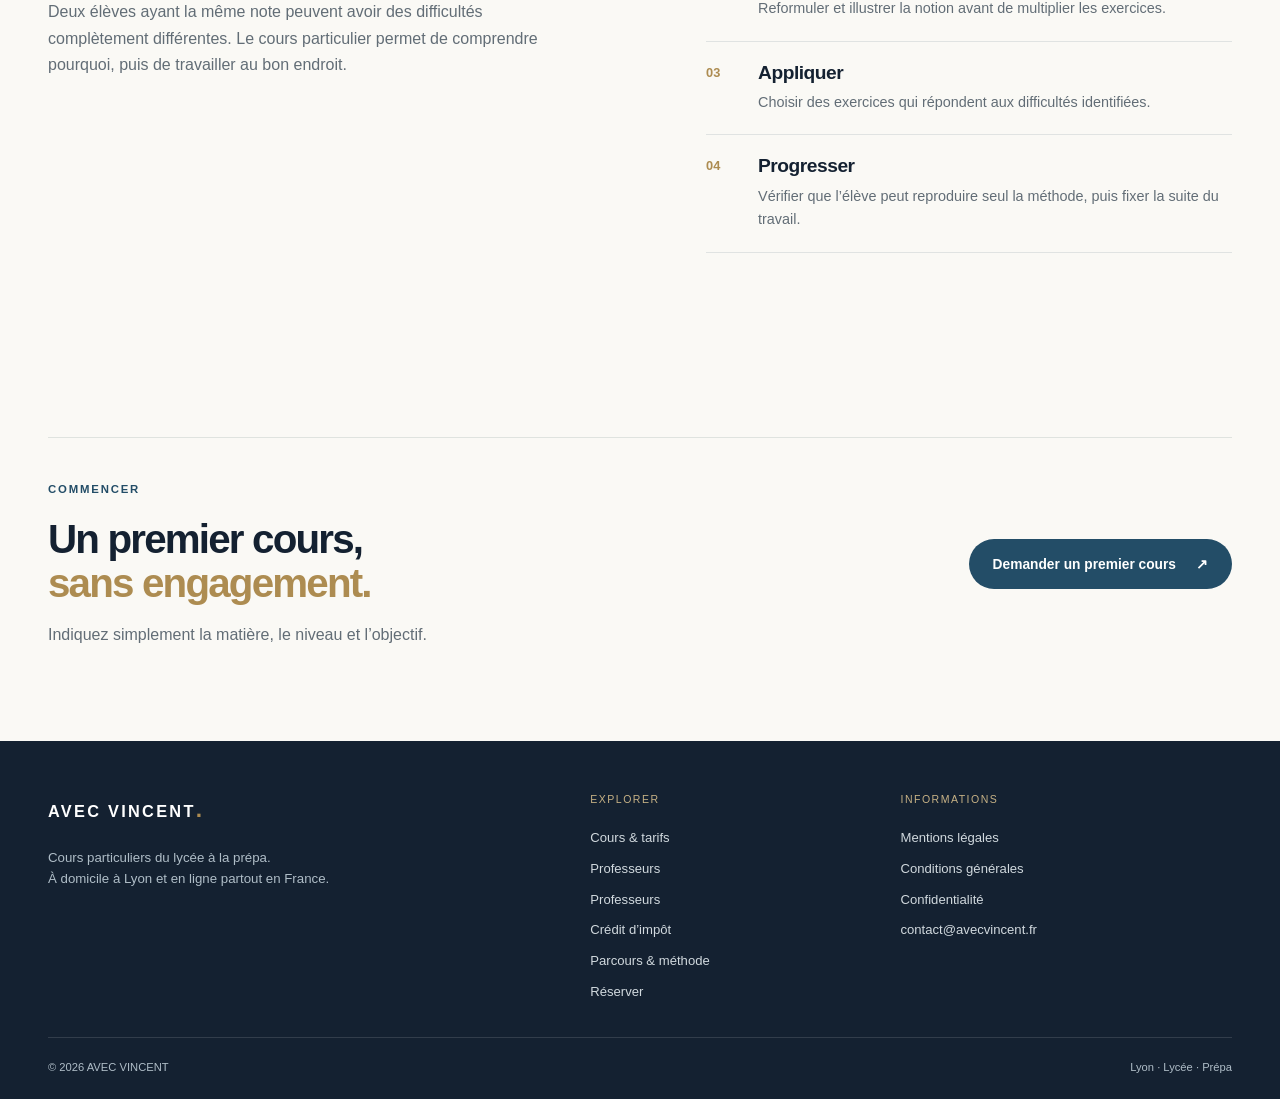
==== commit ee4034c1: "Clarifier le parcours du fondateur et la méthode d’enseignement" ====
--- a/a-propos.html
+++ b/a-propos.html
@@ -4,7 +4,7 @@
 <meta charset="utf-8">
 <meta name="viewport" content="width=device-width, initial-scale=1">
 <title>Parcours & méthode — AVEC VINCENT</title>
-<meta name="description" content="Stanislas, trois années de prépa ECG et emlyon. Découvrez le parcours de Vincent et sa façon d’enseigner.">
+<meta name="description" content="Stanislas, trois années de prépa ECG et emlyon. Découvrez le parcours du fondateur et notre façon d’enseigner.">
 <link rel="icon" href="favicon.svg" type="image/svg+xml">
 
 <link rel="stylesheet" href="style.css">
@@ -23,8 +23,8 @@
 <main id="contenu">
 <section class="page-intro container"><span class="eyebrow">Parcours & méthode</span><h1>Un parcours récent,<br><em>des exigences encore concrètes.</em></h1><p class="lead">L’objectif n’est pas seulement de transmettre un cours, mais les méthodes qui permettent à l’élève de devenir plus efficace et autonome.</p></section>
 <section class="section section-first container"><div class="benefits"><article><span class="eyebrow">Proche des études</span><h2>Des exigences familières.</h2><p>Les programmes, les méthodes de travail et la pression des échéances restent des réalités très récentes.</p></article><article><span class="eyebrow">Concret</span><h2>Un objectif par séance.</h2><p>Chaque cours répond à un besoin précis : une notion à comprendre, une méthode à maîtriser ou une épreuve à préparer.</p></article><article><span class="eyebrow">Adapté</span><h2>Un travail à votre niveau.</h2><p>La séance évolue selon l’élève, ses acquis, ses difficultés et son objectif.</p></article></div></section>
-<section class="section soft"><div class="container biography"><figure class="portrait"><img src="images/vincent.jpeg" width="1662" height="2301" alt="Vincent, professeur particulier"><figcaption>Vincent · professeur particulier</figcaption></figure><div><span class="eyebrow">Mon parcours</span><h2>Stanislas,<br>prépa ECG,<br><em>emlyon.</em></h2><div class="timeline"><article><h3>Les années lycée</h3><p>Après le collège Saint-Dominique, j’ai étudié à Stanislas de la 3e à la Terminale.</p></article><article><h3>Trois années de prépa ECG</h3><p>Cette expérience m’a appris à travailler avec méthode, à identifier les points faibles et à concentrer les efforts sur ce qui fait réellement progresser.</p></article><article><h3>emlyon business school</h3><p>J’ai ensuite intégré le Programme Grande École. Je transmets aujourd’hui les méthodes acquises pendant ces années en les adaptant au niveau et aux objectifs de chaque élève.</p></article></div></div></div></section>
-<section class="section container method-layout" id="approche"><div><span class="eyebrow">Ma façon d’enseigner</span><h2>Adapter la méthode à l’élève,<br><em>pas l’élève à une méthode.</em></h2><p>Deux élèves ayant la même note peuvent avoir des difficultés complètement différentes. Le cours particulier permet de comprendre pourquoi, puis de travailler au bon endroit.</p></div><ol class="method-list"><li><h3>Identifier</h3><p>Repérer ce qui bloque : le cours, le raisonnement, la rédaction ou l’organisation.</p></li><li><h3>Expliquer</h3><p>Reformuler et illustrer la notion avant de multiplier les exercices.</p></li><li><h3>Appliquer</h3><p>Choisir des exercices qui répondent aux difficultés identifiées.</p></li><li><h3>Progresser</h3><p>Vérifier que l’élève peut reproduire seul la méthode, puis fixer la suite du travail.</p></li></ol></section><section class="section container"><div class="closing"><div><span class="eyebrow">Commencer</span><h2>Un premier cours,<br><em>sans engagement.</em></h2><p>Indiquez simplement la matière, le niveau et l’objectif.</p></div><a class="button button-primary" href="reserver.html">Demander un premier cours<span aria-hidden="true">↗</span></a></div></section></main>
+<section class="section soft"><div class="container biography"><figure class="portrait"><img src="images/vincent.jpeg" width="1662" height="2301" alt="Vincent, professeur particulier"><figcaption>Vincent · professeur particulier</figcaption></figure><div><span class="eyebrow">Parcours du fondateur</span><h2>Stanislas,<br>prépa ECG,<br><em>emlyon.</em></h2><div class="timeline"><article><h3>Les années lycée</h3><p>Après le collège Saint-Dominique, j’ai étudié à Stanislas de la 3e à la Terminale.</p></article><article><h3>Trois années de prépa ECG</h3><p>Cette expérience m’a appris à travailler avec méthode, à identifier les points faibles et à concentrer les efforts sur ce qui fait réellement progresser.</p></article><article><h3>emlyon business school</h3><p>J’ai ensuite intégré le Programme Grande École. Je transmets aujourd’hui les méthodes acquises pendant ces années en les adaptant au niveau et aux objectifs de chaque élève.</p></article></div></div></div></section>
+<section class="section container method-layout" id="approche"><div><span class="eyebrow">Notre façon d’enseigner</span><h2>Adapter la méthode à l’élève,<br><em>pas l’élève à une méthode.</em></h2><p>Deux élèves ayant la même note peuvent avoir des difficultés complètement différentes. Le cours particulier permet de comprendre pourquoi, puis de travailler au bon endroit.</p></div><ol class="method-list"><li><h3>Identifier</h3><p>Repérer ce qui bloque : le cours, le raisonnement, la rédaction ou l’organisation.</p></li><li><h3>Expliquer</h3><p>Reformuler et illustrer la notion avant de multiplier les exercices.</p></li><li><h3>Appliquer</h3><p>Choisir des exercices qui répondent aux difficultés identifiées.</p></li><li><h3>Progresser</h3><p>Vérifier que l’élève peut reproduire seul la méthode, puis fixer la suite du travail.</p></li></ol></section><section class="section container"><div class="closing"><div><span class="eyebrow">Commencer</span><h2>Un premier cours,<br><em>sans engagement.</em></h2><p>Indiquez simplement la matière, le niveau et l’objectif.</p></div><a class="button button-primary" href="reserver.html">Demander un premier cours<span aria-hidden="true">↗</span></a></div></section></main>
 <footer class="site-footer"><div class="container footer-grid"><div><a class="logo" href="index.html">AVEC VINCENT<span class="logo-dot">.</span></a><p>Cours particuliers du lycée à la prépa.<br>À domicile à Lyon et en ligne partout en France.</p></div><nav aria-label="Navigation de pied de page"><span class="footer-label">Explorer</span><a href="cours.html">Cours & tarifs</a><a href="professeurs.html">Professeurs</a><a href="professeurs.html">Professeurs</a><a href="credit-impot.html">Crédit d’impôt</a><a href="a-propos.html">Parcours & méthode</a><a href="reserver.html">Réserver</a></nav><nav aria-label="Informations légales"><span class="footer-label">Informations</span><a href="legal.html#mentions">Mentions légales</a><a href="legal.html#cgv">Conditions générales</a><a href="legal.html#confidentialite">Confidentialité</a><a href="mailto:contact@avecvincent.fr" data-contact="email">contact@avecvincent.fr</a></nav></div><div class="container footer-bottom"><span>© <span data-year>2026</span> AVEC VINCENT</span><span>Lyon · Lycée · Prépa</span></div></footer>
 </body>
 </html>
--- a/style.css
+++ b/style.css
@@ -282,3 +282,21 @@
 @media print{.skip-link{display:none!important}}
 
 .teacher-card>div{display:flex;flex-direction:column}.teacher-card .teacher-credentials{margin-top:12px!important}.teacher-card ul{line-height:1.5}
+
+.teacher-avatar-esteban img,.teacher-mini-esteban img{object-position:center 40%}
+
+/* Accueil évolutif : une présence humaine sans dépendre d’un nombre fixe de portraits. */
+.hero-team-panel{min-height:345px;padding:30px 32px 72px;background:linear-gradient(145deg,#e8f0f3,#f3eee4);border:1px solid var(--line);border-radius:var(--radius);box-shadow:0 18px 42px #14213112}
+.hero-team-mark{display:grid;place-items:center;width:68px;height:68px;border-radius:50%;background:var(--blue);color:white;font-size:1.15rem;font-weight:800;letter-spacing:.08em;box-shadow:0 10px 20px #14213122}
+.hero-team-panel .eyebrow{margin-top:24px;margin-bottom:12px}
+.hero-team-panel h2{font-size:clamp(1.8rem,2.7vw,2.7rem)}
+.hero-team-panel p{max-width:330px;margin-top:16px;font-size:.92rem}
+.hero-team-tags{display:flex;flex-wrap:wrap;gap:8px;margin-top:22px}
+.hero-team-tags span{padding:7px 11px;border:1px solid #ffffffaa;border-radius:999px;background:#ffffff85;color:var(--blue);font-size:.7rem;font-weight:700}
+.hero-team-panel .text-link{margin-top:20px}
+.hero-visual .tax-badge{bottom:22px}
+@media(max-width:780px){.hero-team-panel{min-height:320px;padding:26px 26px 68px}.hero-team-mark{width:60px;height:60px}.hero-visual .tax-badge{bottom:18px}}
+
+.logo{font-size:1.02rem}.credentials>div{text-align:center}.credentials strong{max-width:280px;margin-inline:auto;line-height:1.35}.teacher-card{grid-template-columns:135px minmax(0,1fr)}.teacher-card-header{grid-column:2}.teacher-card-description{grid-column:1/-1;margin-top:2px;padding-top:24px;border-top:1px solid var(--line)}.teacher-card-description p{font-size:.94rem;max-width:940px}.teacher-highlights{grid-column:1/-1;display:grid;grid-template-columns:1fr 1fr;gap:18px;list-style:none;padding:22px 0 0;margin:0;border-top:1px solid var(--line);color:var(--muted);font-size:.88rem}.teacher-highlights li{padding:18px 20px;background:#f3f0e8;border-radius:14px}.teacher-highlights strong{color:var(--ink)}@media(max-width:780px){.teacher-card{grid-template-columns:110px minmax(0,1fr)}.teacher-card-header{grid-column:2}.teacher-highlights{grid-template-columns:1fr}}@media(max-width:540px){.logo{font-size:.96rem}.teacher-card{grid-template-columns:1fr}.teacher-card-header{grid-column:1}.teacher-card-description,.teacher-highlights{grid-column:1}}
+
+.biography .portrait{position:static}
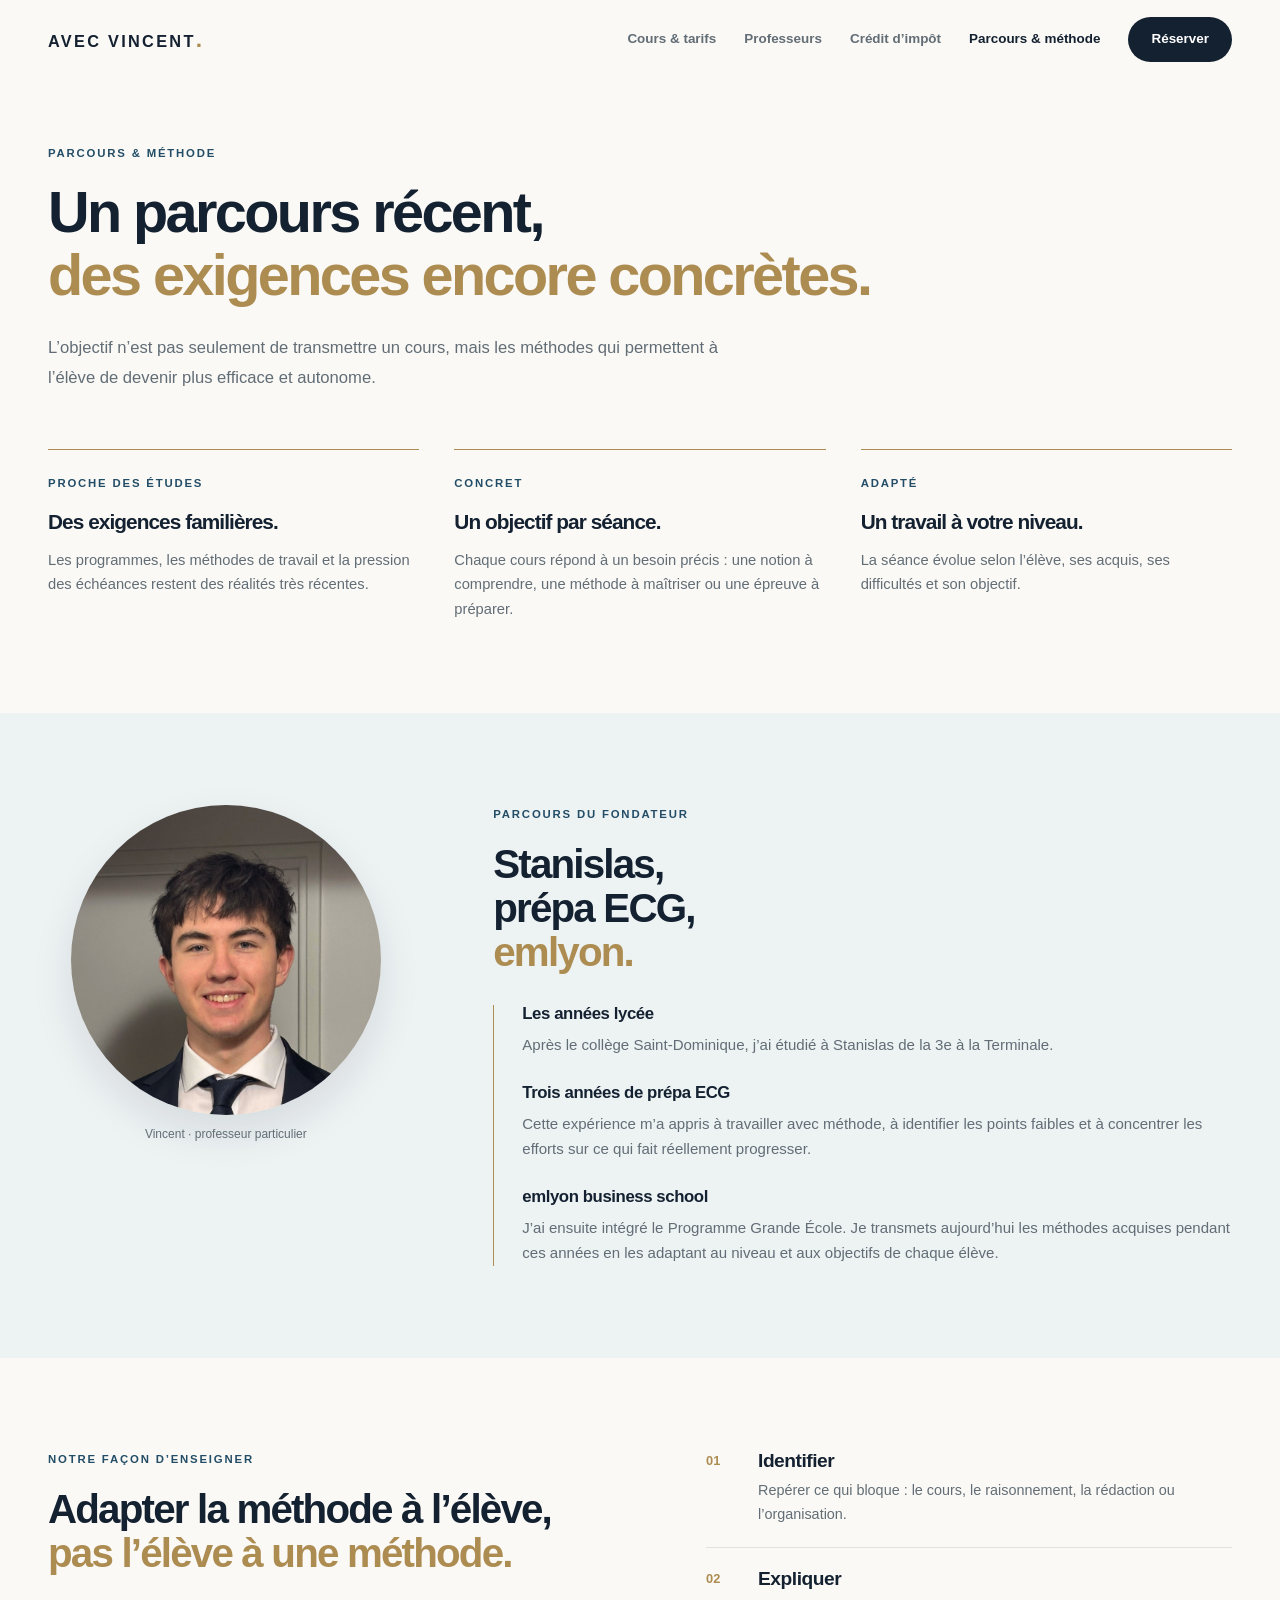
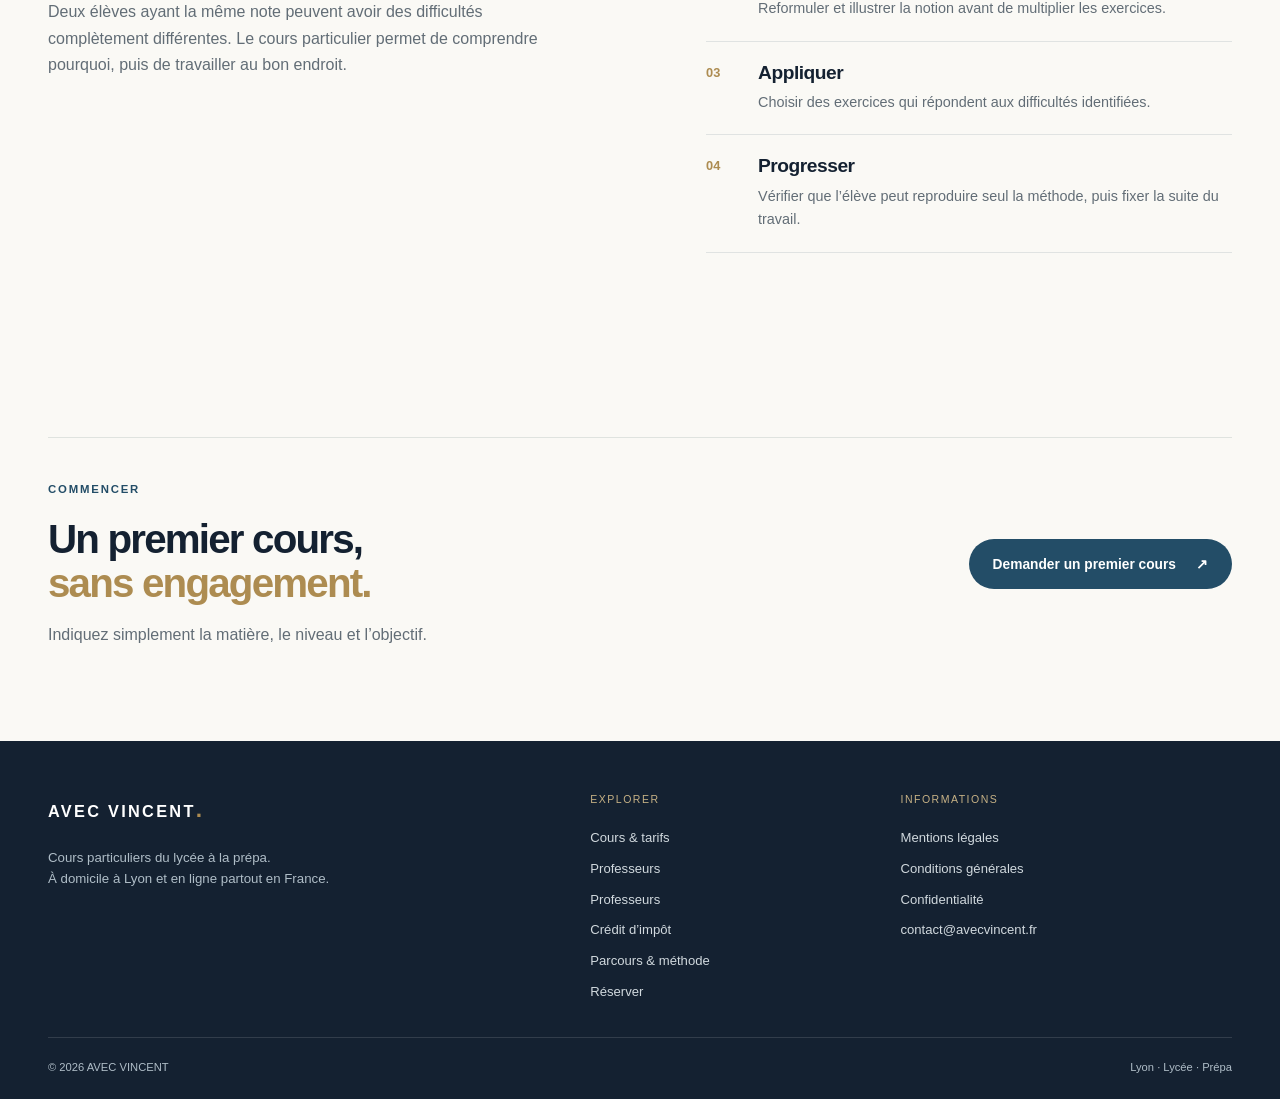
==== commit 56da7255: "Nettoyer le menu de navigation" ====
--- a/a-propos.html
+++ b/a-propos.html
@@ -15,7 +15,6 @@
 <a class="logo" href="index.html" aria-label="AVEC VINCENT — accueil">AVEC VINCENT<span class="logo-dot" aria-hidden="true">.</span></a>
 <button class="menu-button" aria-controls="site-menu" aria-expanded="false" aria-label="Ouvrir le menu"><span></span><span></span></button>
 <div class="site-menu" id="site-menu"><a href="cours.html">Cours & tarifs</a><a href="professeurs.html">Professeurs</a>
-<a href="professeurs.html">Professeurs</a>
 <a href="credit-impot.html">Crédit d’impôt</a>
 <a href="a-propos.html" aria-current="page">Parcours & méthode</a>
 <a href="reserver.html" class="nav-cta">Réserver</a></div>
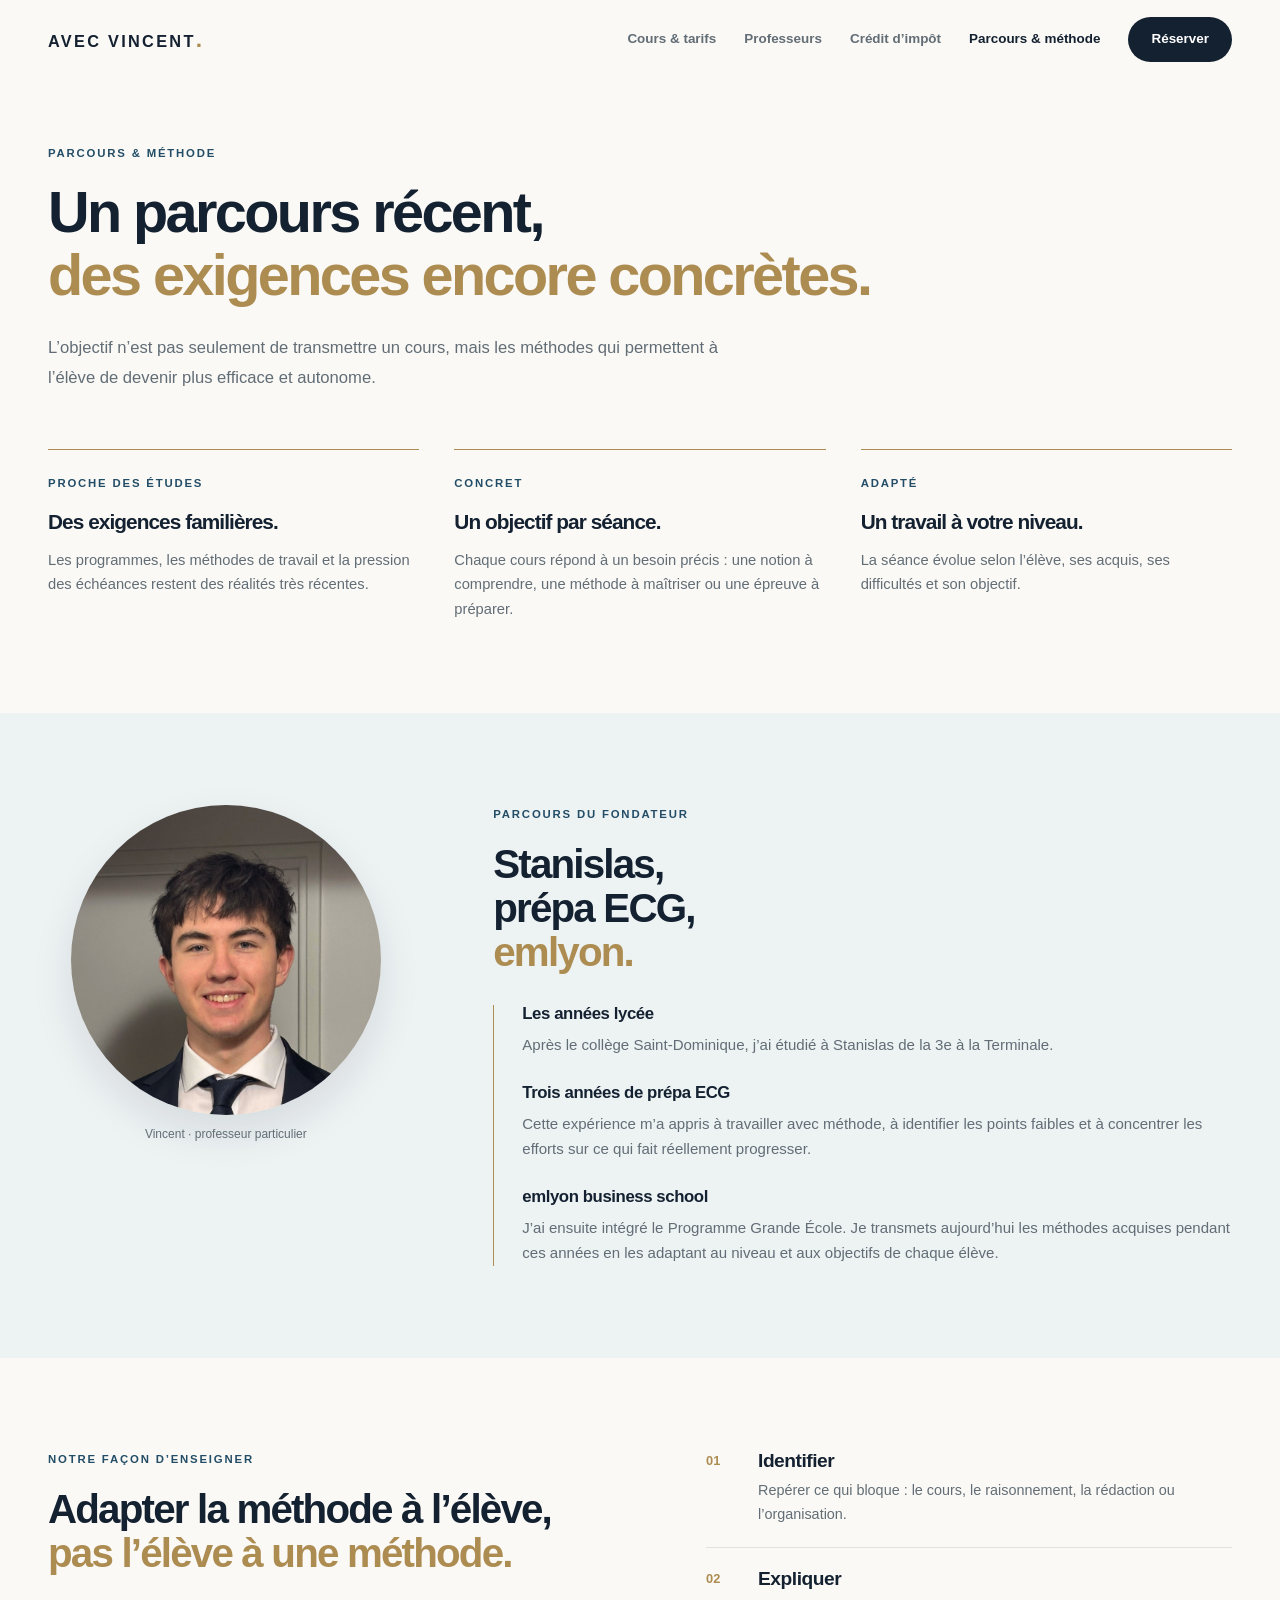
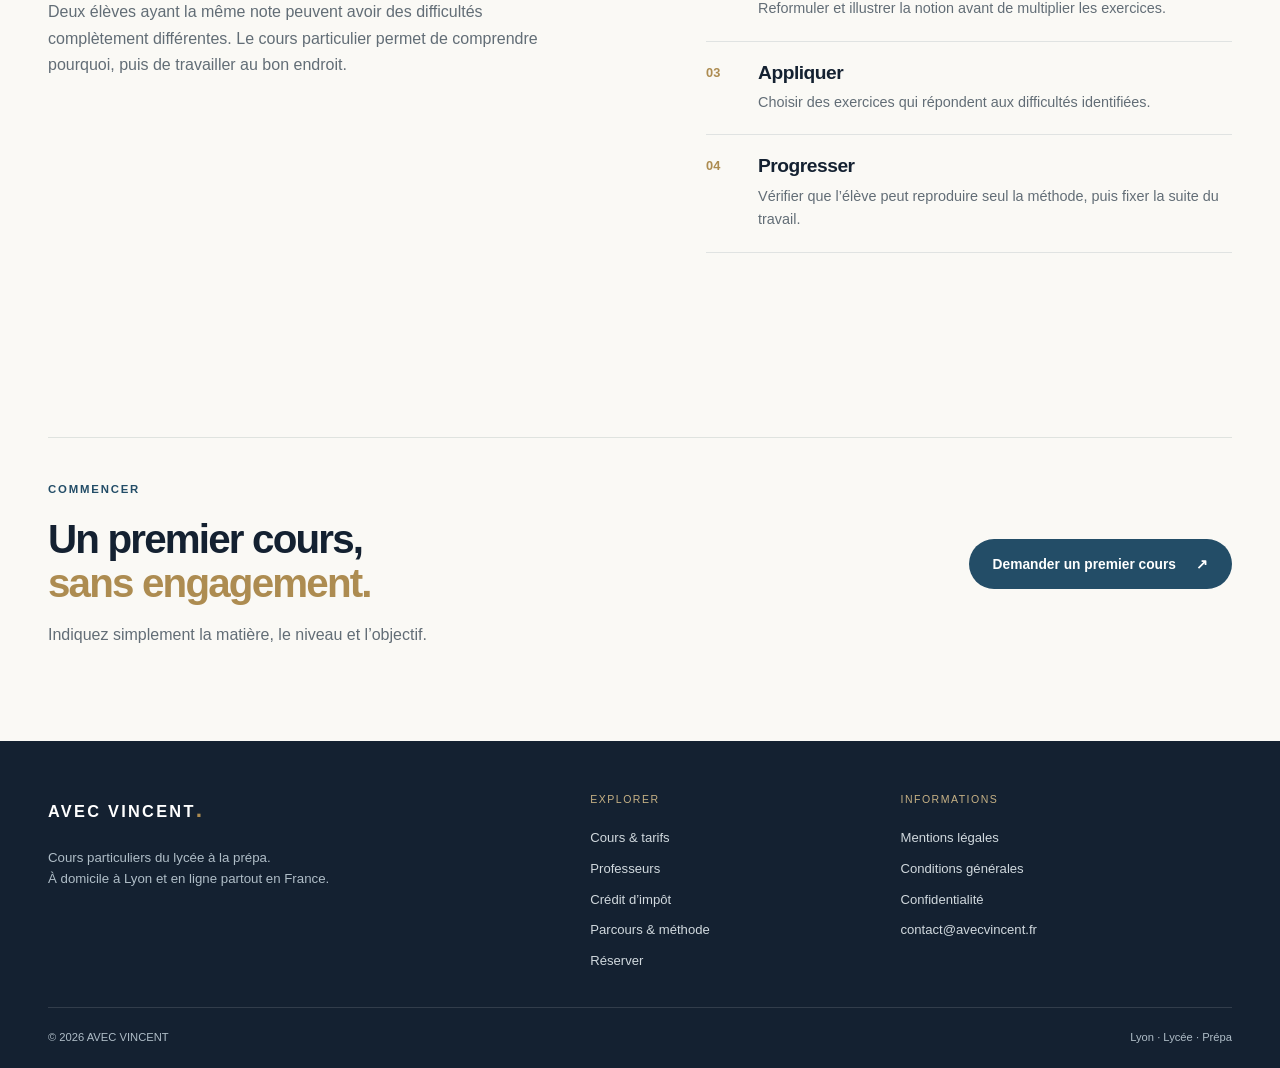
==== commit a1ddbd40: "Supprimer le doublon du pied de page" ====
--- a/a-propos.html
+++ b/a-propos.html
@@ -24,7 +24,7 @@
 <section class="section section-first container"><div class="benefits"><article><span class="eyebrow">Proche des études</span><h2>Des exigences familières.</h2><p>Les programmes, les méthodes de travail et la pression des échéances restent des réalités très récentes.</p></article><article><span class="eyebrow">Concret</span><h2>Un objectif par séance.</h2><p>Chaque cours répond à un besoin précis : une notion à comprendre, une méthode à maîtriser ou une épreuve à préparer.</p></article><article><span class="eyebrow">Adapté</span><h2>Un travail à votre niveau.</h2><p>La séance évolue selon l’élève, ses acquis, ses difficultés et son objectif.</p></article></div></section>
 <section class="section soft"><div class="container biography"><figure class="portrait"><img src="images/vincent.jpeg" width="1662" height="2301" alt="Vincent, professeur particulier"><figcaption>Vincent · professeur particulier</figcaption></figure><div><span class="eyebrow">Parcours du fondateur</span><h2>Stanislas,<br>prépa ECG,<br><em>emlyon.</em></h2><div class="timeline"><article><h3>Les années lycée</h3><p>Après le collège Saint-Dominique, j’ai étudié à Stanislas de la 3e à la Terminale.</p></article><article><h3>Trois années de prépa ECG</h3><p>Cette expérience m’a appris à travailler avec méthode, à identifier les points faibles et à concentrer les efforts sur ce qui fait réellement progresser.</p></article><article><h3>emlyon business school</h3><p>J’ai ensuite intégré le Programme Grande École. Je transmets aujourd’hui les méthodes acquises pendant ces années en les adaptant au niveau et aux objectifs de chaque élève.</p></article></div></div></div></section>
 <section class="section container method-layout" id="approche"><div><span class="eyebrow">Notre façon d’enseigner</span><h2>Adapter la méthode à l’élève,<br><em>pas l’élève à une méthode.</em></h2><p>Deux élèves ayant la même note peuvent avoir des difficultés complètement différentes. Le cours particulier permet de comprendre pourquoi, puis de travailler au bon endroit.</p></div><ol class="method-list"><li><h3>Identifier</h3><p>Repérer ce qui bloque : le cours, le raisonnement, la rédaction ou l’organisation.</p></li><li><h3>Expliquer</h3><p>Reformuler et illustrer la notion avant de multiplier les exercices.</p></li><li><h3>Appliquer</h3><p>Choisir des exercices qui répondent aux difficultés identifiées.</p></li><li><h3>Progresser</h3><p>Vérifier que l’élève peut reproduire seul la méthode, puis fixer la suite du travail.</p></li></ol></section><section class="section container"><div class="closing"><div><span class="eyebrow">Commencer</span><h2>Un premier cours,<br><em>sans engagement.</em></h2><p>Indiquez simplement la matière, le niveau et l’objectif.</p></div><a class="button button-primary" href="reserver.html">Demander un premier cours<span aria-hidden="true">↗</span></a></div></section></main>
-<footer class="site-footer"><div class="container footer-grid"><div><a class="logo" href="index.html">AVEC VINCENT<span class="logo-dot">.</span></a><p>Cours particuliers du lycée à la prépa.<br>À domicile à Lyon et en ligne partout en France.</p></div><nav aria-label="Navigation de pied de page"><span class="footer-label">Explorer</span><a href="cours.html">Cours & tarifs</a><a href="professeurs.html">Professeurs</a><a href="professeurs.html">Professeurs</a><a href="credit-impot.html">Crédit d’impôt</a><a href="a-propos.html">Parcours & méthode</a><a href="reserver.html">Réserver</a></nav><nav aria-label="Informations légales"><span class="footer-label">Informations</span><a href="legal.html#mentions">Mentions légales</a><a href="legal.html#cgv">Conditions générales</a><a href="legal.html#confidentialite">Confidentialité</a><a href="mailto:contact@avecvincent.fr" data-contact="email">contact@avecvincent.fr</a></nav></div><div class="container footer-bottom"><span>© <span data-year>2026</span> AVEC VINCENT</span><span>Lyon · Lycée · Prépa</span></div></footer>
+<footer class="site-footer"><div class="container footer-grid"><div><a class="logo" href="index.html">AVEC VINCENT<span class="logo-dot">.</span></a><p>Cours particuliers du lycée à la prépa.<br>À domicile à Lyon et en ligne partout en France.</p></div><nav aria-label="Navigation de pied de page"><span class="footer-label">Explorer</span><a href="cours.html">Cours & tarifs</a><a href="professeurs.html">Professeurs</a><a href="credit-impot.html">Crédit d’impôt</a><a href="a-propos.html">Parcours & méthode</a><a href="reserver.html">Réserver</a></nav><nav aria-label="Informations légales"><span class="footer-label">Informations</span><a href="legal.html#mentions">Mentions légales</a><a href="legal.html#cgv">Conditions générales</a><a href="legal.html#confidentialite">Confidentialité</a><a href="mailto:contact@avecvincent.fr" data-contact="email">contact@avecvincent.fr</a></nav></div><div class="container footer-bottom"><span>© <span data-year>2026</span> AVEC VINCENT</span><span>Lyon · Lycée · Prépa</span></div></footer>
 </body>
 </html>
 
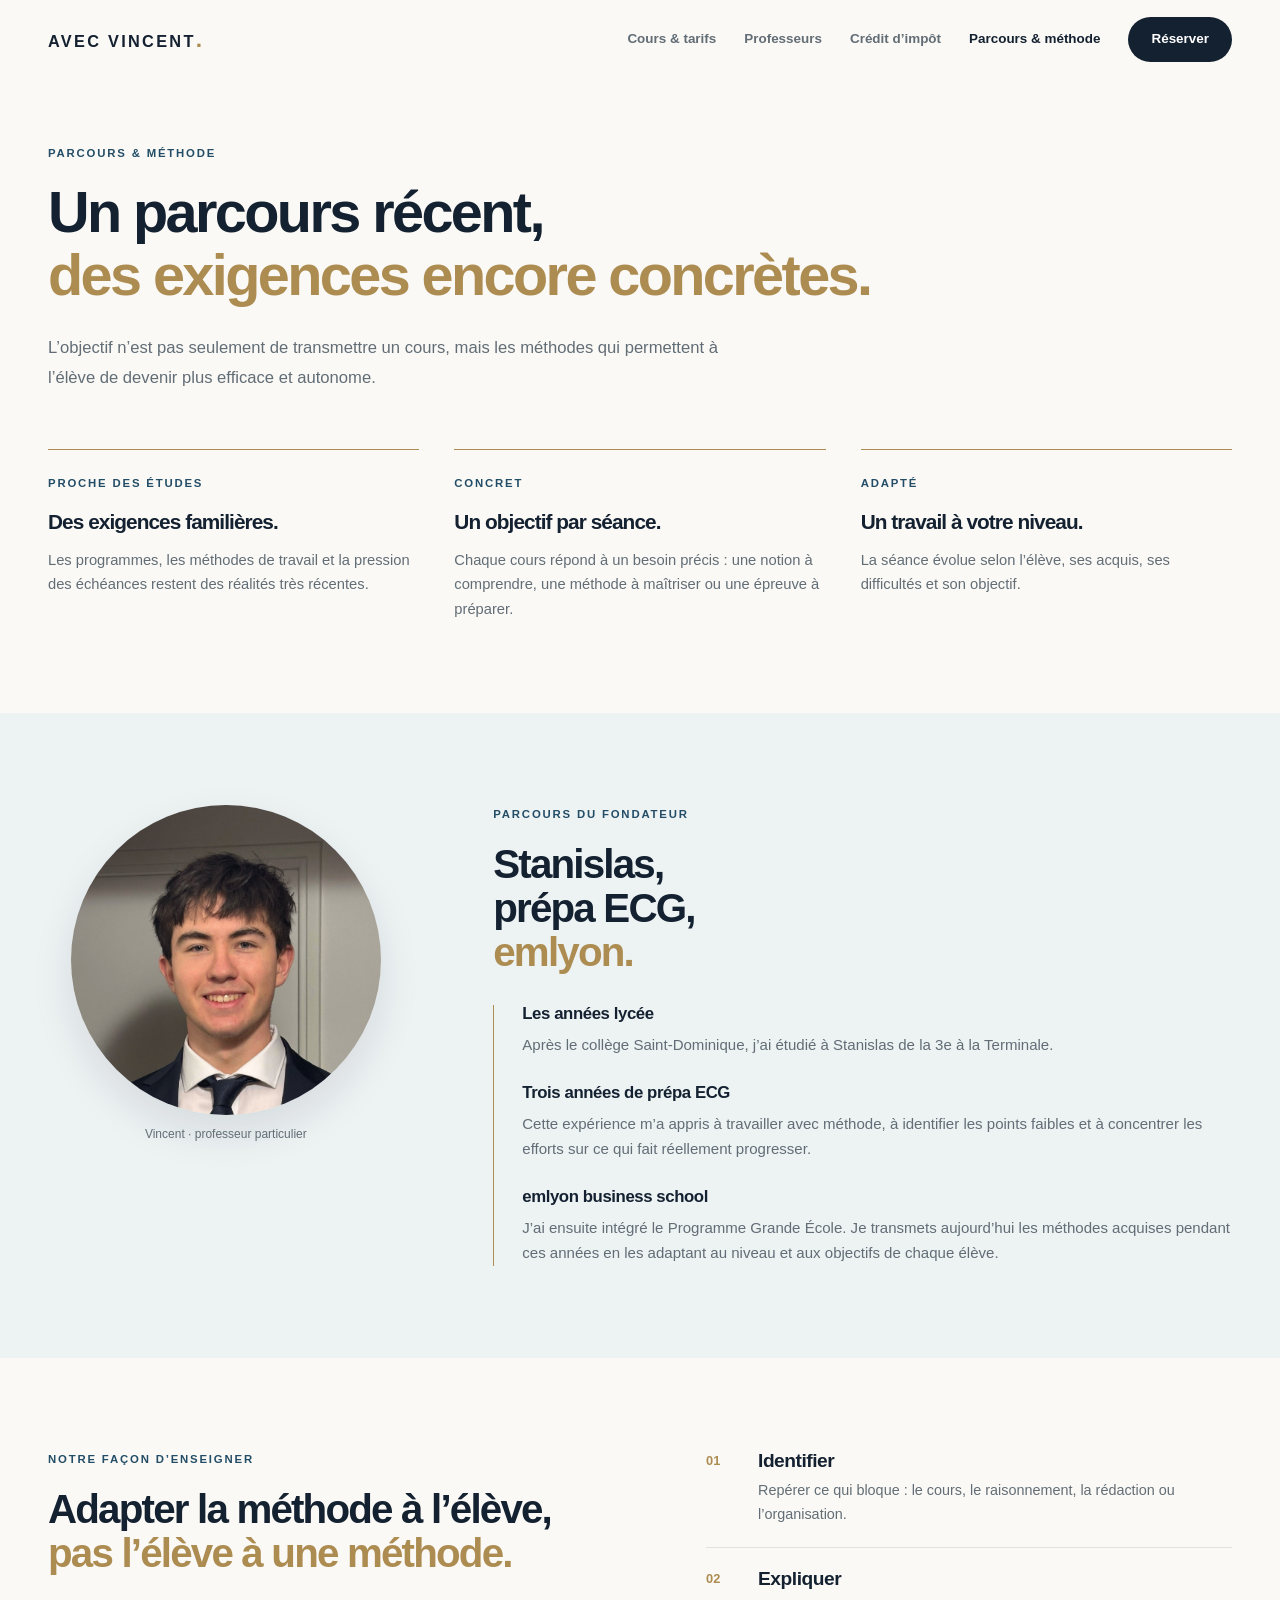
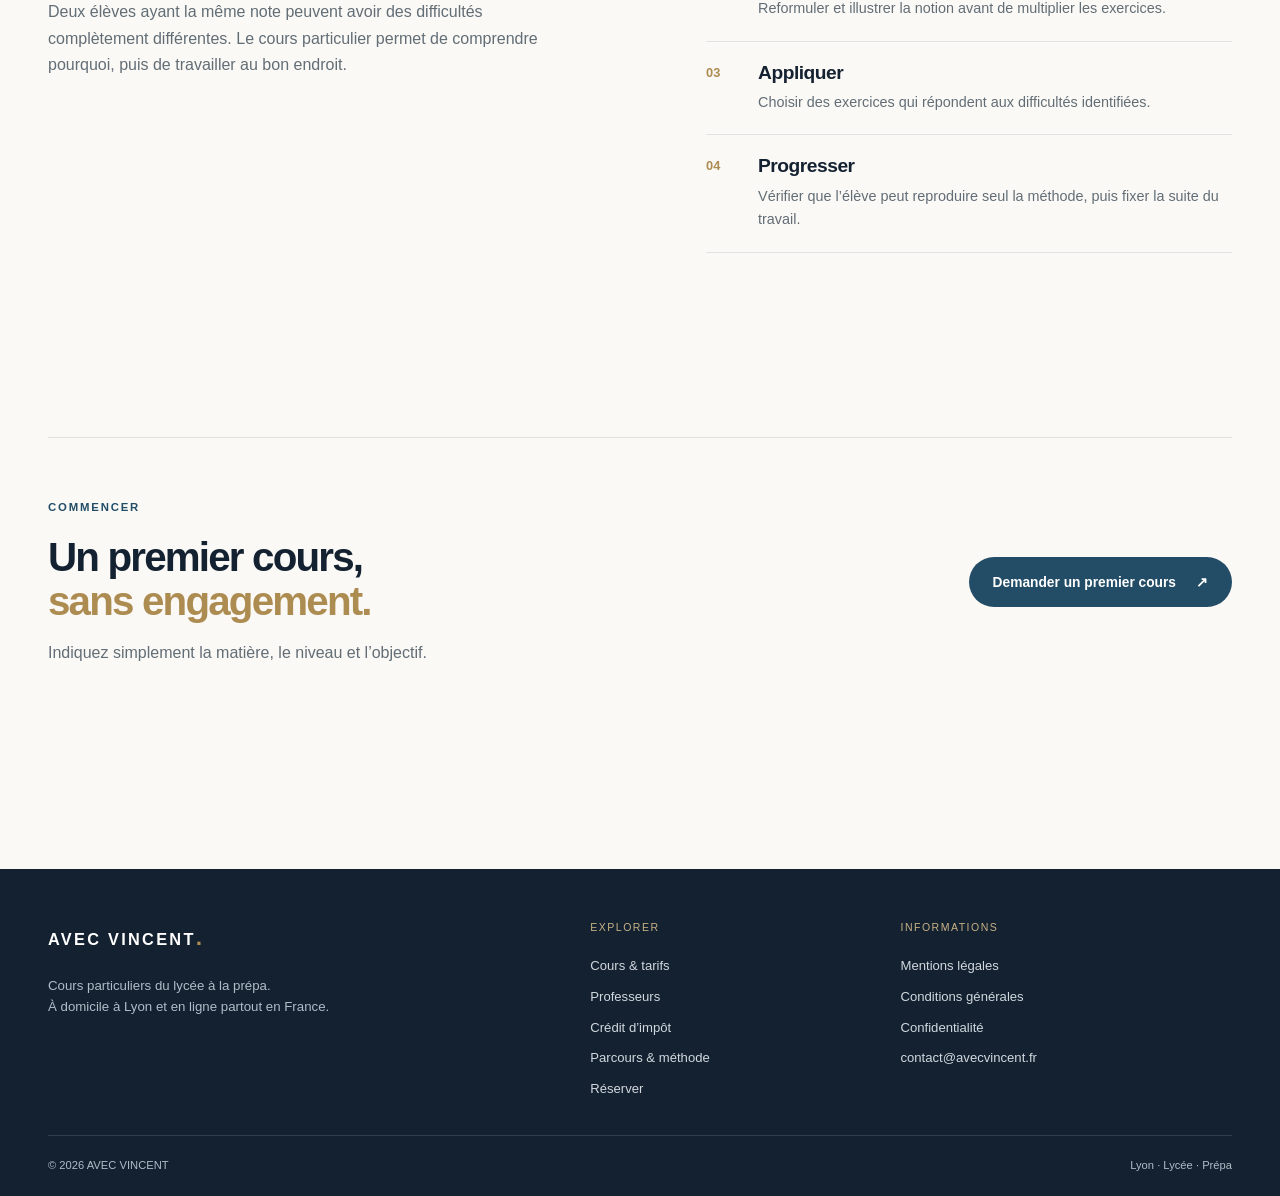
==== commit 66eed8b3: "Reorder mobile modules across site pages" ====
--- a/a-propos.html
+++ b/a-propos.html
@@ -6,6 +6,14 @@
 <title>Parcours & méthode — AVEC VINCENT</title>
 <meta name="description" content="Stanislas, trois années de prépa ECG et emlyon. Découvrez le parcours du fondateur et notre façon d’enseigner.">
 <link rel="icon" href="favicon.svg" type="image/svg+xml">
+<link rel="canonical" href="https://vgr2115-pixel.github.io/avec-vincentV4/a-propos.html">
+<meta name="robots" content="index,follow">
+<meta property="og:locale" content="fr_FR">
+<meta property="og:type" content="website">
+<meta property="og:title" content="Parcours & méthode — AVEC VINCENT">
+<meta property="og:description" content="Stanislas, trois années de prépa ECG et emlyon. Découvrez le parcours du fondateur et notre façon d’enseigner.">
+<meta property="og:url" content="https://vgr2115-pixel.github.io/avec-vincentV4/a-propos.html">
+<meta name="twitter:card" content="summary">
 
 <link rel="stylesheet" href="style.css">
 <script src="script.js" defer></script>
@@ -19,7 +27,7 @@
 <a href="a-propos.html" aria-current="page">Parcours & méthode</a>
 <a href="reserver.html" class="nav-cta">Réserver</a></div>
 </nav></header>
-<main id="contenu">
+<main id="contenu" class="page-about">
 <section class="page-intro container"><span class="eyebrow">Parcours & méthode</span><h1>Un parcours récent,<br><em>des exigences encore concrètes.</em></h1><p class="lead">L’objectif n’est pas seulement de transmettre un cours, mais les méthodes qui permettent à l’élève de devenir plus efficace et autonome.</p></section>
 <section class="section section-first container"><div class="benefits"><article><span class="eyebrow">Proche des études</span><h2>Des exigences familières.</h2><p>Les programmes, les méthodes de travail et la pression des échéances restent des réalités très récentes.</p></article><article><span class="eyebrow">Concret</span><h2>Un objectif par séance.</h2><p>Chaque cours répond à un besoin précis : une notion à comprendre, une méthode à maîtriser ou une épreuve à préparer.</p></article><article><span class="eyebrow">Adapté</span><h2>Un travail à votre niveau.</h2><p>La séance évolue selon l’élève, ses acquis, ses difficultés et son objectif.</p></article></div></section>
 <section class="section soft"><div class="container biography"><figure class="portrait"><img src="images/vincent.jpeg" width="1662" height="2301" alt="Vincent, professeur particulier"><figcaption>Vincent · professeur particulier</figcaption></figure><div><span class="eyebrow">Parcours du fondateur</span><h2>Stanislas,<br>prépa ECG,<br><em>emlyon.</em></h2><div class="timeline"><article><h3>Les années lycée</h3><p>Après le collège Saint-Dominique, j’ai étudié à Stanislas de la 3e à la Terminale.</p></article><article><h3>Trois années de prépa ECG</h3><p>Cette expérience m’a appris à travailler avec méthode, à identifier les points faibles et à concentrer les efforts sur ce qui fait réellement progresser.</p></article><article><h3>emlyon business school</h3><p>J’ai ensuite intégré le Programme Grande École. Je transmets aujourd’hui les méthodes acquises pendant ces années en les adaptant au niveau et aux objectifs de chaque élève.</p></article></div></div></div></section>
@@ -27,4 +35,3 @@
 <footer class="site-footer"><div class="container footer-grid"><div><a class="logo" href="index.html">AVEC VINCENT<span class="logo-dot">.</span></a><p>Cours particuliers du lycée à la prépa.<br>À domicile à Lyon et en ligne partout en France.</p></div><nav aria-label="Navigation de pied de page"><span class="footer-label">Explorer</span><a href="cours.html">Cours & tarifs</a><a href="professeurs.html">Professeurs</a><a href="credit-impot.html">Crédit d’impôt</a><a href="a-propos.html">Parcours & méthode</a><a href="reserver.html">Réserver</a></nav><nav aria-label="Informations légales"><span class="footer-label">Informations</span><a href="legal.html#mentions">Mentions légales</a><a href="legal.html#cgv">Conditions générales</a><a href="legal.html#confidentialite">Confidentialité</a><a href="mailto:contact@avecvincent.fr" data-contact="email">contact@avecvincent.fr</a></nav></div><div class="container footer-bottom"><span>© <span data-year>2026</span> AVEC VINCENT</span><span>Lyon · Lycée · Prépa</span></div></footer>
 </body>
 </html>
-
--- a/style.css
+++ b/style.css
@@ -71,12 +71,12 @@
 sup{font-size:.48em;vertical-align:super}
 .tax-badge>span:last-child{font-size:.85rem;font-weight:700;line-height:1.4}
 .tax-badge small{display:block;margin-top:6px;font-size:.67rem;font-weight:400;color:var(--muted)}
-.credentials{display:grid;grid-template-columns:repeat(3,1fr);border-block:1px solid var(--line);padding:26px 0}
-.credentials>div{padding-inline:28px;border-right:1px solid var(--line)}
-.credentials>div:first-child{padding-left:0}
+.credentials{display:grid;grid-template-columns:repeat(3,1fr);border:1px solid var(--line);border-radius:20px;overflow:hidden;background:#fffdf9}
+.credentials>div{min-height:142px;display:flex;flex-direction:column;align-items:center;justify-content:center;text-align:center;padding:24px 28px;border-right:1px solid var(--line)}
 .credentials>div:last-child{border:0}
-.credentials strong{font-size:.96rem;display:block}
-.credentials span{font-size:.76rem;color:var(--muted)}
+.credentials strong{font-size:.92rem;line-height:1.35;display:block;max-width:270px}
+.credentials p{margin-top:7px;font-size:.76rem;line-height:1.4}
+.credential-kicker{font-size:.65rem!important;line-height:1!important;color:var(--gold)!important;text-transform:uppercase;letter-spacing:.14em;font-weight:800;margin-bottom:12px}
 .subjects-grid{display:grid;grid-template-columns:1.1fr 1fr;gap:18px}
 .subject-card{position:relative;padding:30px 54px 30px 30px;border:1px solid var(--line);border-radius:var(--radius);background:var(--paper);transition:transform .18s,border-color .18s}
 .subject-card:hover{transform:translateY(-3px);border-color:var(--gold);color:var(--ink)}
@@ -244,9 +244,33 @@
 @media(max-width:540px){.form-toast{right:16px;left:16px;bottom:16px;max-width:none}}
 @media(prefers-reduced-motion:reduce){html{scroll-behavior:auto}*,*::before,*::after{transition:none!important;animation:none!important}}
 
+/* Accueil : une hiérarchie plus aérée, sans modifier les arguments ni les textes. */
+@media(min-width:781px){
+  .home-hero{grid-template-columns:minmax(0,1.2fr) minmax(0,.8fr);gap:clamp(55px,7vw,110px);padding-top:78px;padding-bottom:72px}
+  .hero-copy h1{font-size:clamp(2.8rem,4vw,4.15rem);max-width:790px}
+  .hero-copy .lead{max-width:650px;margin-top:24px}
+  .hero-copy .button-row{margin-top:26px}
+  .hero-visual{max-width:450px}
+  .hero-team-panel{min-height:340px;padding:38px 38px 108px}
+  .hero-team-panel h2{max-width:300px}
+  .hero-visual .tax-badge{left:26px;right:26px;bottom:24px}
+  .home-hero + .container{margin-top:20px}
+  .home-hero + .container .credentials{border-left:0;border-right:0;border-radius:0;background:transparent}
+  .home-hero + .container .credentials>div{min-height:128px;padding:28px 34px}
+  .home-hero + .container .credentials strong{max-width:235px}
+  .home-hero + .container + .section{padding-top:120px}
+  .home-hero + .container + .section .section-heading{margin-bottom:56px}
+  .home-hero + .container + .section .subjects-grid{gap:24px}
+  .home-hero + .container + .section .subject-card{padding:36px 58px 36px 34px}
+  .method-section{padding-block:112px}
+  .method-section .method-layout{gap:110px}
+  .tax-callout{padding:48px 52px}
+  .closing{padding-top:60px;padding-bottom:110px}
+}
+
 
 /* Équipe pédagogique */
-.teacher-pair{display:flex;justify-content:center;align-items:flex-end;gap:18px;padding:24px 18px 10px;background:linear-gradient(145deg,#e8f0f3,#f3eee4);border-radius:var(--radius);border:1px solid var(--line)}
+.teacher-pair{display:flex;justify-content:center;align-items:flex-end;gap:18px;padding:24px 18px 10px;background:linear-gradient(145deg,#eef3f2 0%,#f7f0e5 100%);border-radius:var(--radius);border:1px solid var(--line)}
 .teacher-mini{width:45%;margin:0;text-align:center}
 .teacher-mini img{display:block;width:100%;aspect-ratio:1/1;object-fit:cover;border-radius:50%;border:7px solid white;box-shadow:0 12px 26px #14213120}
 .teacher-mini-vincent img{object-position:center 24%}
@@ -286,7 +310,7 @@
 .teacher-avatar-esteban img,.teacher-mini-esteban img{object-position:center 40%}
 
 /* Accueil évolutif : une présence humaine sans dépendre d’un nombre fixe de portraits. */
-.hero-team-panel{min-height:345px;padding:30px 32px 72px;background:linear-gradient(145deg,#e8f0f3,#f3eee4);border:1px solid var(--line);border-radius:var(--radius);box-shadow:0 18px 42px #14213112}
+.hero-team-panel{min-height:330px;padding:32px 32px 105px;background:linear-gradient(145deg,#eef3f2 0%,#f7f0e5 100%);border:1px solid var(--line);border-radius:var(--radius);box-shadow:0 18px 42px #14213112}
 .hero-team-mark{display:grid;place-items:center;width:68px;height:68px;border-radius:50%;background:var(--blue);color:white;font-size:1.15rem;font-weight:800;letter-spacing:.08em;box-shadow:0 10px 20px #14213122}
 .hero-team-panel .eyebrow{margin-top:24px;margin-bottom:12px}
 .hero-team-panel h2{font-size:clamp(1.8rem,2.7vw,2.7rem)}
@@ -295,8 +319,215 @@
 .hero-team-tags span{padding:7px 11px;border:1px solid #ffffffaa;border-radius:999px;background:#ffffff85;color:var(--blue);font-size:.7rem;font-weight:700}
 .hero-team-panel .text-link{margin-top:20px}
 .hero-visual .tax-badge{bottom:22px}
+.hero-copy .button-row .text-link{margin-top:0}
+.hero-secondary-link{font-size:.86rem;align-self:center}
 @media(max-width:780px){.hero-team-panel{min-height:320px;padding:26px 26px 68px}.hero-team-mark{width:60px;height:60px}.hero-visual .tax-badge{bottom:18px}}
 
 .logo{font-size:1.02rem}.credentials>div{text-align:center}.credentials strong{max-width:280px;margin-inline:auto;line-height:1.35}.teacher-card{grid-template-columns:135px minmax(0,1fr)}.teacher-card-header{grid-column:2}.teacher-card-description{grid-column:1/-1;margin-top:2px;padding-top:24px;border-top:1px solid var(--line)}.teacher-card-description p{font-size:.94rem;max-width:940px}.teacher-highlights{grid-column:1/-1;display:grid;grid-template-columns:1fr 1fr;gap:18px;list-style:none;padding:22px 0 0;margin:0;border-top:1px solid var(--line);color:var(--muted);font-size:.88rem}.teacher-highlights li{padding:18px 20px;background:#f3f0e8;border-radius:14px}.teacher-highlights strong{color:var(--ink)}@media(max-width:780px){.teacher-card{grid-template-columns:110px minmax(0,1fr)}.teacher-card-header{grid-column:2}.teacher-highlights{grid-template-columns:1fr}}@media(max-width:540px){.logo{font-size:.96rem}.teacher-card{grid-template-columns:1fr}.teacher-card-header{grid-column:1}.teacher-card-description,.teacher-highlights{grid-column:1}}
 
 .biography .portrait{position:static}
+
+
+/* Accueil : module éditorial sans pastille décorative. */
+.hero-team-panel .eyebrow{margin-top:0}
+.hero-team-panel .hero-team-mark{display:none}
+/* Fiches professeurs : liste lisible, sans cartes imbriquées. */
+.teacher-highlights{display:grid;grid-template-columns:1fr 1fr;gap:0 34px;list-style:disc;padding:22px 0 0 20px;margin:0;border-top:1px solid var(--line);color:var(--muted);font-size:.88rem}
+.teacher-highlights li{padding:0 0 12px 4px;background:none;border-radius:0}
+.teacher-highlights li+li{margin-top:0}
+@media(max-width:780px){.teacher-highlights{grid-template-columns:1fr}}
+
+
+/* Fiches professeurs : repères communs entre les deux cartes. */
+.teacher-card-header{min-height:150px}
+.teacher-card-description{min-height:205px}
+@media(max-width:780px){.teacher-card-header{min-height:0}.teacher-card-description{min-height:0}}
+
+/* Fiches professeurs : les séparateurs restent alignés sur écran large. */
+@media(min-width:781px){
+  .teacher-card-grid{align-items:stretch}
+  .teacher-card{height:100%;grid-template-rows:180px 230px minmax(0,1fr)}
+  .teacher-card-header{min-height:0}
+  .teacher-card-description{min-height:0;display:flex;align-items:flex-start}
+  .teacher-highlights{align-content:start}
+}
+
+/* Complément de contenu visible sous les fiches, sans alourdir les cartes. */
+@media(max-width:780px){
+  .credentials{grid-template-columns:1fr}
+  .credentials>div{min-height:0;border-right:0;border-bottom:1px solid var(--line);padding:20px 22px}
+  .credentials>div:last-child{border-bottom:0}
+}
+
+/* Refonte mobile-first : lecture, confort tactile et respiration. */
+@media(max-width:780px){
+  :root{--radius:18px}
+  body{font-size:15.5px;line-height:1.65;overflow-x:hidden}
+  .container{width:calc(100% - 36px)}
+  .site-header{box-shadow:0 5px 18px #14213108}
+  .navbar{gap:14px}
+  .logo{font-size:1rem;letter-spacing:.12em}
+  .menu-button{width:46px;height:46px;background:#fffdf9}
+  .site-menu{padding:12px 18px 18px;box-shadow:0 18px 28px #14213114}
+  .site-menu a{min-height:46px;display:flex;align-items:center}
+  .site-menu .nav-cta{justify-content:center}
+
+  .page-intro{padding-top:52px;padding-bottom:34px}
+  .page-intro .eyebrow{margin-bottom:14px}
+  .page-intro h1{font-size:clamp(2.35rem,10vw,3.25rem);line-height:1.04}
+  .page-intro .lead{margin-top:20px;font-size:.98rem;line-height:1.7}
+
+  .home-hero{gap:30px;padding-top:38px;padding-bottom:42px}
+  .hero-copy h1{font-size:clamp(2.45rem,11vw,3.35rem);line-height:1.02}
+  .hero-copy .lead{margin-top:20px;font-size:.98rem;line-height:1.7}
+  .hero-copy .button-row{flex-direction:column;align-items:stretch;margin-top:24px}
+  .hero-copy .button-row .button{width:100%;min-height:52px}
+  .hero-copy .hero-secondary-link{align-self:center;padding:4px 8px;font-size:.84rem}
+  .hero-visual{max-width:100%;width:100%}
+  .hero-team-panel{min-height:290px;padding:28px 24px 92px}
+  .hero-team-panel h2{font-size:clamp(2rem,9vw,2.5rem);line-height:1.04}
+  .hero-team-panel p{max-width:100%;margin-top:16px;font-size:.9rem;line-height:1.65}
+  .hero-visual .tax-badge{left:14px;right:14px;bottom:18px;padding:14px 16px;gap:12px;border-radius:15px}
+  .tax-number{font-size:2rem}
+  .tax-badge>span:last-child{font-size:.76rem;line-height:1.3}
+  .tax-badge small{margin-top:3px;font-size:.61rem}
+
+  .home-hero + .container{margin-top:4px}
+  .home-hero + .container .credentials{border-radius:18px;background:#fffdf9}
+  .home-hero + .container .credentials>div{display:block;min-height:0;padding:20px 18px!important;text-align:left!important}
+  .home-hero + .container .credentials>div:last-child{border-bottom:0}
+  .home-hero + .container .credentials .credential-kicker{display:block;margin-bottom:8px;text-align:left!important}
+  .home-hero + .container .credentials strong{max-width:none;font-size:.93rem}
+  .home-hero + .container .credentials p{margin-top:4px;font-size:.78rem}
+  .home-hero + .container + .section{padding-top:78px}
+  .home-hero + .container + .section .section-heading{margin-bottom:32px}
+
+  .section{padding-block:74px}
+  .section-first{padding-top:0}
+  .section-heading{margin-bottom:32px}
+  .section-heading p{margin-top:18px;font-size:.94rem}
+  .subjects-grid{gap:14px}
+  .subject-card{padding:24px 48px 24px 22px;border-radius:18px}
+  .subject-card h3{font-size:1.25rem}
+  .subject-card p{font-size:.87rem;line-height:1.6}
+  .exam-banner{margin-top:14px;padding:23px 22px;border-radius:18px}
+  .exam-banner h3{font-size:1.15rem}
+  .exam-banner p{font-size:.83rem}
+
+  .method-section{padding-block:76px}
+  .method-layout{gap:34px}
+  .method-layout>div>p{margin-top:18px;font-size:.94rem}
+  .method-list li{padding:18px 0 18px 43px}
+  .method-list h3{font-size:1.08rem}
+  .method-list p{font-size:.84rem;margin-top:5px}
+
+  .tax-callout{gap:28px;padding:26px 22px;border-radius:18px}
+  .tax-callout h2{font-size:clamp(1.85rem,8vw,2.35rem)}
+  .tax-callout p{font-size:.88rem;line-height:1.65}
+  .tax-example{padding-top:20px}
+  .tax-example strong{font-size:2.4rem}
+  .fine-print{font-size:.7rem;line-height:1.55}
+  .closing{padding-top:12px;padding-bottom:82px;gap:24px}
+  .closing h2{font-size:2rem}
+  .closing>.button{width:100%;min-height:52px}
+
+  .course-row{gap:12px;padding:30px 0}
+  .course-row h2{font-size:1.45rem}
+  .course-row p{font-size:.88rem;line-height:1.65}
+  .course-row .text-link{justify-self:start;margin-top:4px}
+  .pricing-grid{gap:14px}
+  .price-card{padding:23px 20px;border-radius:18px}
+  .price-card h3{font-size:1.45rem;margin-bottom:18px}
+  .price-line,.price-result{gap:14px;padding:15px 0}
+  .price-line strong,.price-result strong{font-size:1.65rem}
+  .price-line>span,.price-result>span{font-size:.8rem}
+  .price-result{margin-inline:-8px;padding-inline:10px}
+  .split-heading{gap:30px}
+  .faq-list details{padding:18px 0}
+  .faq-answer{font-size:.87rem;line-height:1.65}
+
+  .teacher-card-grid{gap:18px}
+  .teacher-card{display:block;padding:22px 20px;border-radius:20px}
+  .teacher-avatar{margin-bottom:20px}
+  .teacher-avatar img{width:116px;height:116px;margin-inline:auto}
+  .teacher-card-header{text-align:center}
+  .teacher-card h2{font-size:1.7rem}
+  .teacher-card .card-level{font-size:.65rem;line-height:1.55;margin-top:8px}
+  .teacher-card-description{margin-top:22px;padding-top:20px;border-top:1px solid var(--line)}
+  .teacher-card-description p{font-size:.88rem;line-height:1.65}
+  .teacher-highlights{gap:0;padding:20px 0 0 18px;font-size:.84rem;line-height:1.6}
+  .teacher-highlights li{padding:0 0 12px 4px}
+  .teacher-note{margin-top:18px;padding:16px 18px;font-size:.82rem;line-height:1.6}
+  .specific-card{padding:28px 22px;border-radius:18px;gap:24px}
+  .specific-card h2{font-size:1.8rem}
+  .specific-card p{font-size:.87rem}
+  .specific-card .button{width:100%;min-height:52px}
+
+  .benefits{gap:26px}
+  .benefits article{padding-top:20px}
+  .benefits h2{font-size:1.18rem}
+  .biography{gap:28px}
+  .biography .portrait img{width:min(240px,70vw);height:min(240px,70vw)}
+  .timeline{margin-top:22px;padding-left:20px;gap:22px}
+  .timeline p{font-size:.87rem}
+  .tax-overview{gap:28px;padding:25px 21px;border-radius:18px}
+  .tax-overview h2{font-size:1.75rem}
+  .example-row strong{font-size:2.15rem}
+  .tax-process li{padding-left:38px;padding-bottom:24px;margin-bottom:20px}
+  .tax-process p{font-size:.87rem;line-height:1.65}
+
+  .booking-layout{gap:20px}
+  .contact-form{padding:22px 18px;border-radius:18px}
+  .form-grid{gap:16px}
+  input,textarea,select{min-height:50px;padding:13px 14px;border-radius:11px}
+  textarea{min-height:150px}
+  .form-note{font-size:.72rem;line-height:1.55}
+  .form-actions{flex-direction:column;align-items:stretch;gap:10px}
+  .form-actions .button{width:100%;min-height:52px}
+  .form-actions>span{text-align:center}
+  .booking-terms{padding:14px 16px}
+  .contact-card{padding:25px 21px;border-radius:18px}
+  .contact-card h2{font-size:1.35rem}
+  .contact-card dd{font-size:.87rem}
+
+  .legal-layout{gap:28px}
+  .legal-nav{gap:0}
+  .legal-nav a{padding:14px 0}
+  .legal-content section{margin-bottom:42px}
+  .legal-content h2{font-size:1.7rem;padding-bottom:14px;margin-bottom:20px}
+  .legal-content p,.legal-content li{font-size:.88rem;line-height:1.7}
+
+  .site-footer{padding:42px 0 20px}
+  .footer-grid{gap:28px 18px}
+  .footer-grid p{font-size:.78rem}
+  .footer-grid nav{gap:8px}
+  .footer-grid nav a{font-size:.75rem;line-height:1.45}
+}
+
+@media(max-width:540px){
+  .container{width:calc(100% - 32px)}
+  .home-hero{padding-top:30px}
+  .hero-copy h1{font-size:clamp(2.3rem,11vw,3rem)}
+  .hero-team-panel{padding-inline:21px}
+  .tax-badge{left:12px!important;right:12px!important}
+  .tax-badge>span:last-child{font-size:.72rem}
+  .tax-badge small{font-size:.58rem}
+  .credential-kicker{font-size:.6rem!important}
+}
+
+@media(hover:hover) and (prefers-reduced-motion:no-preference){
+  .button,.subject-card,.teacher-card,.course-row,.price-card,.specific-card{transition:color .18s ease,border-color .18s ease,background-color .18s ease}
+  .button:hover{transform:none}
+  .subject-card:hover,.teacher-card:hover,.price-card:hover{transform:none;box-shadow:none}
+  .course-row:hover{border-color:var(--gold)}
+}
+
+/* Ordre de lecture mobile : la page Cours donne d’abord le repère tarifaire. */
+@media(max-width:780px){
+  .page-courses{display:flex;flex-direction:column}
+  .page-courses>.page-intro{order:1}
+  .page-courses>.section.soft{order:2}
+  .page-courses>.section.section-first:not(:last-of-type){order:3}
+  .page-courses>.section.split-heading{order:4}
+  .page-courses>.section.section-first:last-of-type{order:5}
+}
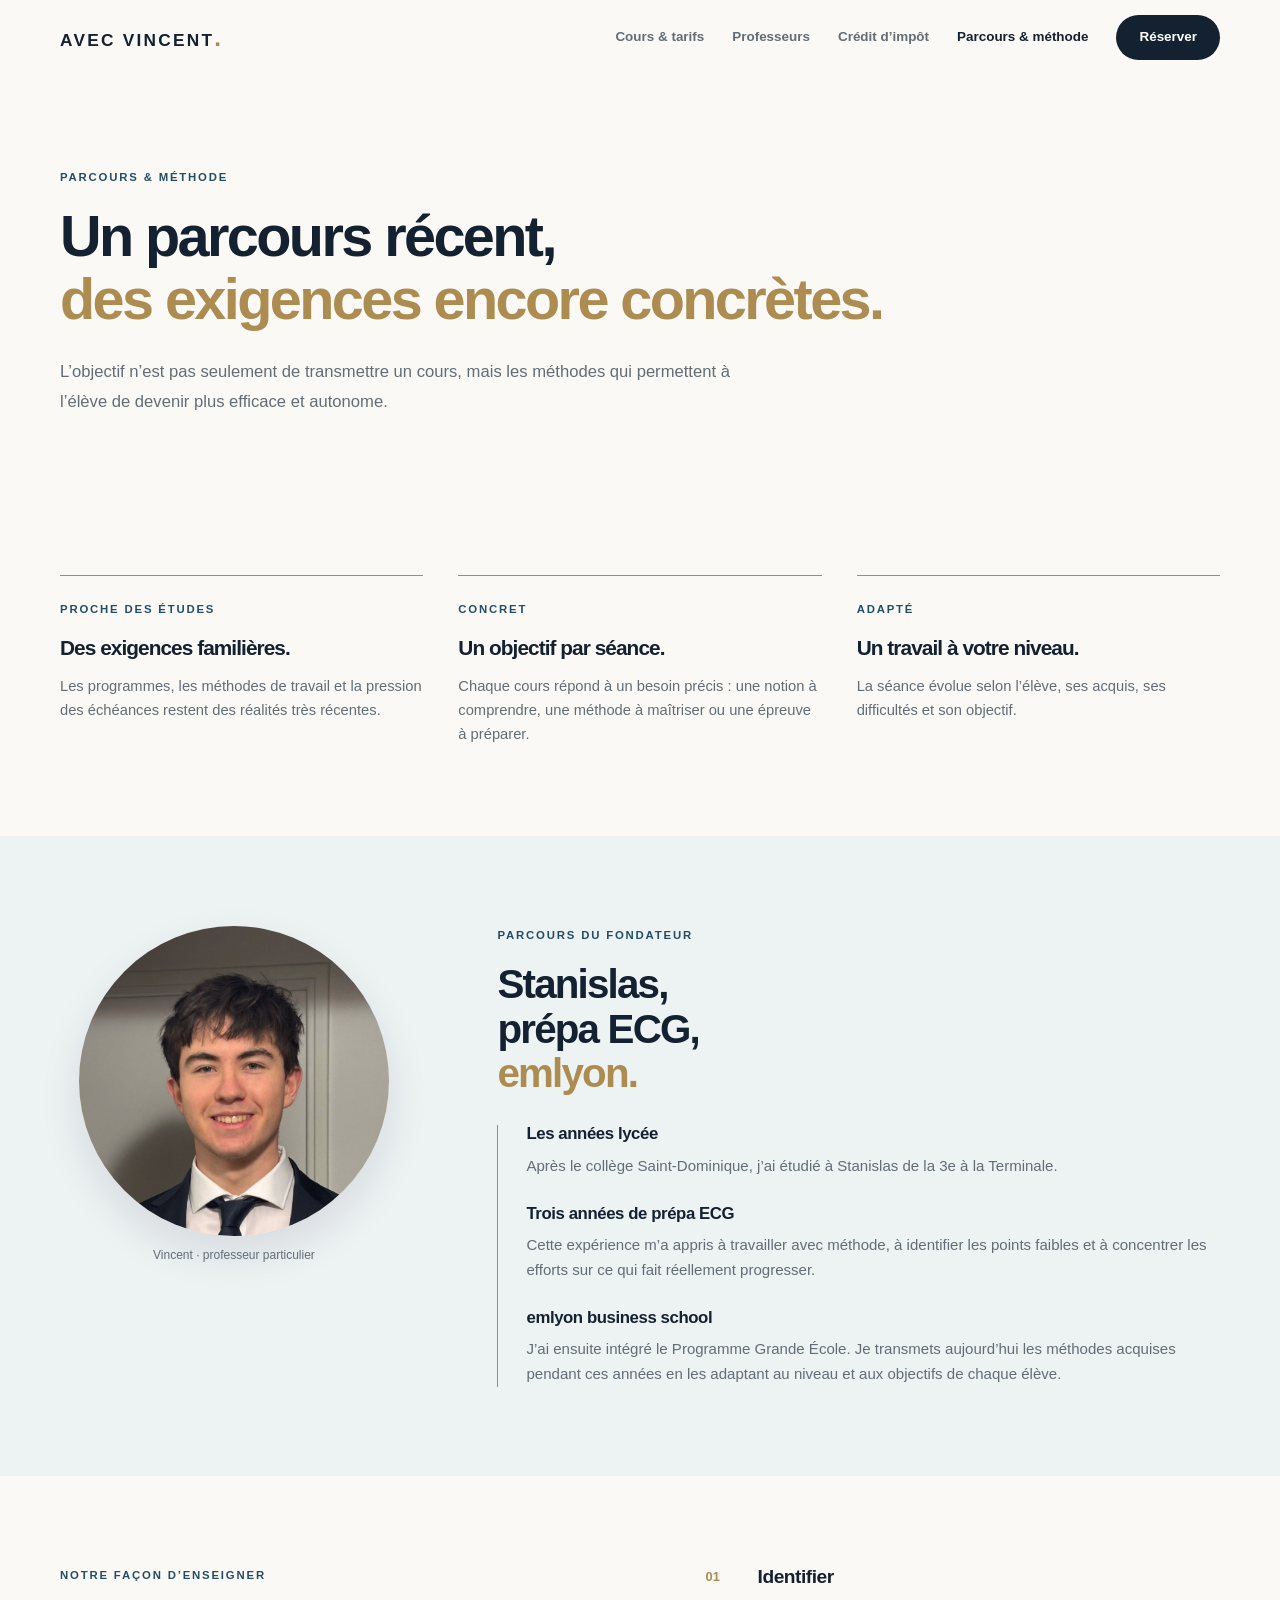
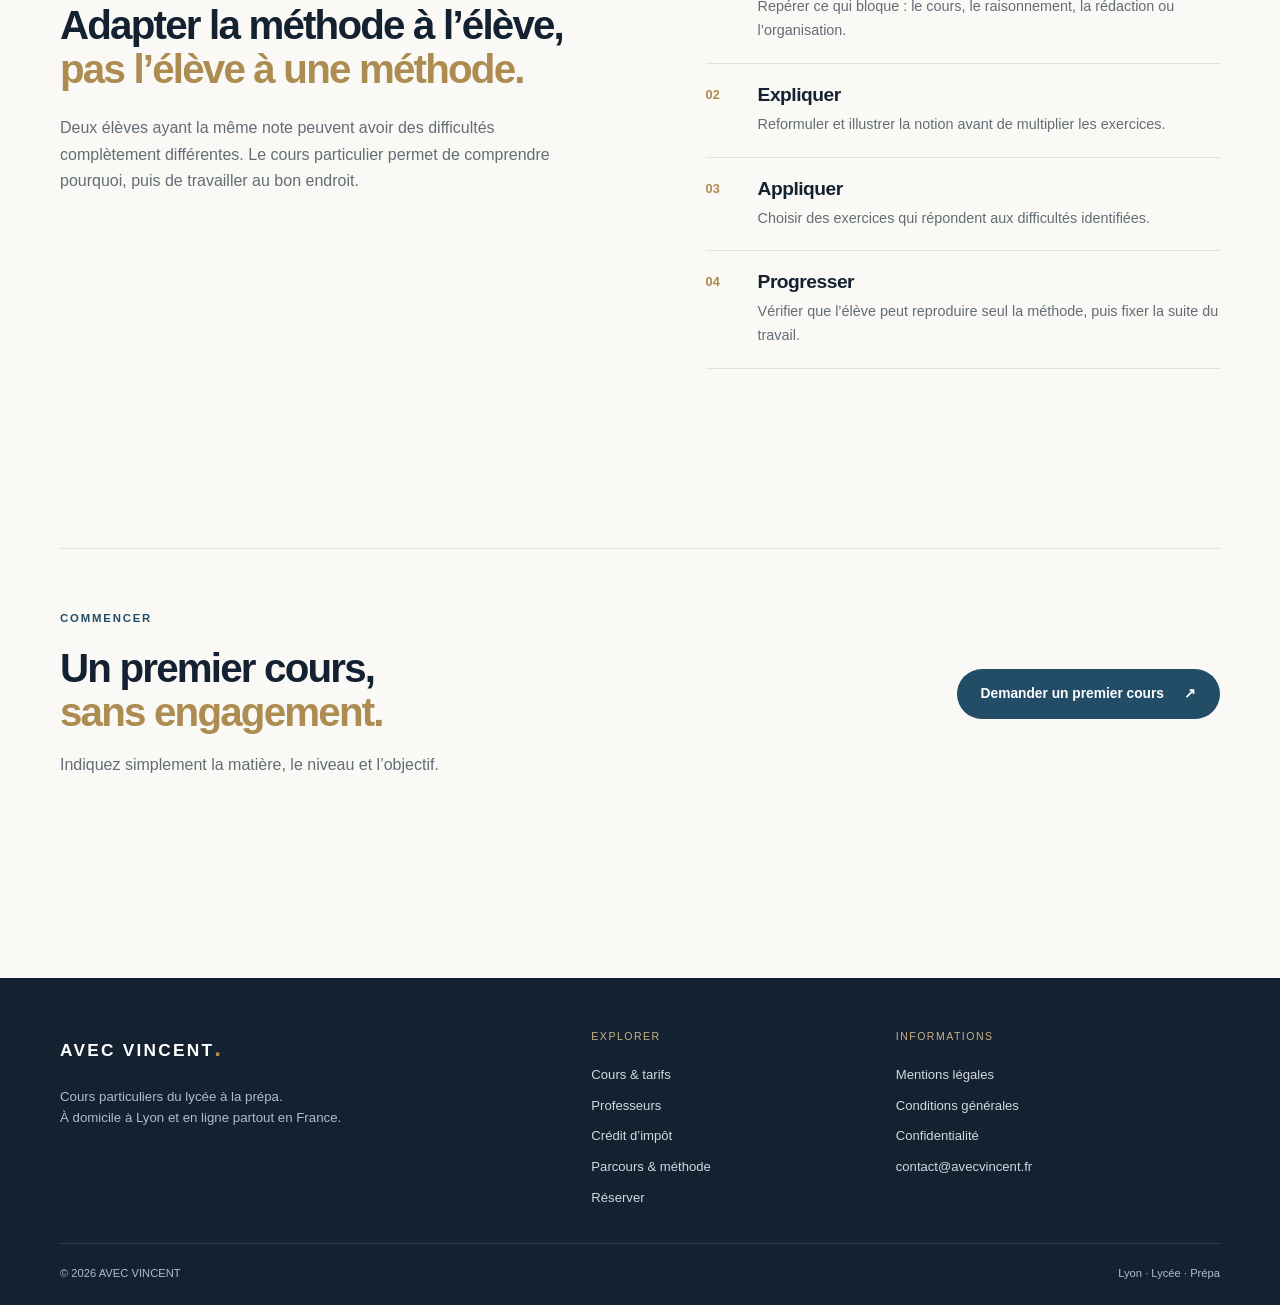
==== commit 9b0ef0bf: "Use PNG social sharing preview" ====
--- a/a-propos.html
+++ b/a-propos.html
@@ -10,10 +10,22 @@
 <meta name="robots" content="index,follow">
 <meta property="og:locale" content="fr_FR">
 <meta property="og:type" content="website">
+<meta property="og:site_name" content="AVEC VINCENT">
 <meta property="og:title" content="Parcours & méthode — AVEC VINCENT">
-<meta property="og:description" content="Stanislas, trois années de prépa ECG et emlyon. Découvrez le parcours du fondateur et notre façon d’enseigner.">
+<meta property="og:description" content="Le parcours du fondateur et la méthode AVEC VINCENT pour accompagner chaque élève avec rigueur et adaptation.">
 <meta property="og:url" content="https://vgr2115-pixel.github.io/avec-vincentV4/a-propos.html">
-<meta name="twitter:card" content="summary">
+<meta property="og:image" content="https://vgr2115-pixel.github.io/avec-vincentV4/images/og-preview.png">
+<meta property="og:image:secure_url" content="https://vgr2115-pixel.github.io/avec-vincentV4/images/og-preview.png">
+<meta property="og:image:type" content="image/png">
+<meta property="og:image:width" content="1200">
+<meta property="og:image:height" content="630">
+<meta property="og:image:alt" content="AVEC VINCENT — Cours particuliers à Lyon, lycée et prépa ECG.">
+<meta name="twitter:card" content="summary_large_image">
+<meta name="twitter:title" content="Parcours & méthode — AVEC VINCENT">
+<meta name="twitter:description" content="Le parcours du fondateur et la méthode AVEC VINCENT pour accompagner chaque élève.">
+<meta name="twitter:image" content="https://vgr2115-pixel.github.io/avec-vincentV4/images/og-preview.png">
+<meta name="twitter:image:alt" content="AVEC VINCENT — Cours particuliers à Lyon, lycée et prépa ECG.">
+<meta name="theme-color" content="#faf9f5">
 
 <link rel="stylesheet" href="style.css">
 <script src="script.js" defer></script>
--- a/style.css
+++ b/style.css
@@ -531,3 +531,216 @@
   .page-courses>.section.split-heading{order:4}
   .page-courses>.section.section-first:last-of-type{order:5}
 }
+
+/* Accueil : deux premiers modules repensés comme une introduction éditoriale. */
+.page-home .home-hero{
+  width:min(calc(100% - 48px),1360px);
+  max-width:none;
+  grid-template-columns:minmax(0,1.16fr) minmax(360px,.78fr);
+  gap:clamp(55px,8vw,120px);
+  padding:clamp(72px,8vw,108px) clamp(42px,7vw,92px) clamp(62px,7vw,88px);
+  background:linear-gradient(135deg,#edf3f2 0%,#f8f2e8 100%);
+  border-radius:32px;
+  box-shadow:0 22px 55px #1421310d;
+}
+.page-home .hero-copy{max-width:760px}
+.page-home .hero-copy h1{max-width:760px;font-size:clamp(3.1rem,5vw,5rem);line-height:.99}
+.page-home .hero-copy .lead{max-width:650px;font-size:1.02rem;line-height:1.8}
+.page-home .hero-visual{max-width:430px}
+.page-home .hero-team-panel{min-height:338px;padding:38px 36px 108px;background:#ffffff62;border-color:#ffffffaa;box-shadow:none}
+.page-home .hero-team-panel h2{max-width:320px}
+.page-home .hero-visual .tax-badge{left:22px;right:22px;bottom:22px;box-shadow:0 14px 35px #14213118}
+.page-home .home-hero + .container{margin-top:38px}
+.page-home .home-hero + .container .credentials{border-left:0;border-right:0;border-radius:0;background:transparent}
+.page-home .home-hero + .container .credentials>div{min-height:136px;padding:30px 32px}
+.page-home .home-hero + .container .credentials strong{max-width:250px}
+
+@media(max-width:780px){
+  .page-home .home-hero{width:calc(100% - 32px);grid-template-columns:1fr;gap:30px;padding:38px 20px 24px;border-radius:24px;box-shadow:0 14px 34px #1421310b}
+  .page-home .hero-copy h1{font-size:clamp(2.4rem,11vw,3.25rem);line-height:1.01}
+  .page-home .hero-copy .lead{font-size:.96rem;line-height:1.7}
+  .page-home .hero-visual{max-width:none}
+  .page-home .hero-team-panel{min-height:286px;padding:28px 22px 91px;background:#ffffff72}
+  .page-home .hero-team-panel h2{max-width:290px}
+  .page-home .hero-visual .tax-badge{left:13px;right:13px;bottom:17px}
+  .page-home .home-hero + .container{margin-top:28px}
+  .page-home .home-hero + .container .credentials{border-top:1px solid var(--line);border-bottom:1px solid var(--line);border-radius:0;background:transparent}
+  .page-home .home-hero + .container .credentials>div{padding:20px 4px!important}
+}
+
+/* Dernière couche de cohérence : accueil respirant et mobile-first sur tout le site. */
+:root{--max:1160px;--radius:22px;--header:76px}
+body{overflow-x:hidden}
+.container{width:min(calc(100% - 48px),var(--max))}
+.section{padding-block:clamp(60px,7vw,94px)}
+.page-intro{padding-top:clamp(56px,8vw,92px);padding-bottom:clamp(42px,6vw,68px)}
+.page-intro h1{max-width:900px}
+.page-intro .lead{max-width:720px}
+.site-header{height:var(--header)}
+.logo{font-size:1.08rem;letter-spacing:.13em}
+
+/* Accueil : une entrée en deux temps, sans texte masqué par le crédit d’impôt. */
+.page-home .home-hero{width:min(calc(100% - 48px),var(--max));grid-template-columns:minmax(0,1.06fr) minmax(360px,.76fr);gap:clamp(48px,8vw,100px);padding:clamp(60px,8vw,96px) 0 42px;background:transparent;border-radius:0;box-shadow:none;align-items:center}
+.page-home .hero-copy{max-width:760px}
+.page-home .hero-copy h1{max-width:800px;font-size:clamp(3.2rem,5vw,4.9rem);line-height:1}
+.page-home .hero-copy .lead{max-width:680px;margin-top:26px;font-size:1.03rem;line-height:1.78}
+.page-home .hero-copy .button-row{margin-top:30px}
+.page-home .hero-visual{max-width:470px;width:100%;justify-self:end}
+.page-home .hero-team-panel{min-height:0!important;padding:30px 30px 28px!important;background:linear-gradient(145deg,#eef3f2 0%,#f7f0e5 100%);border:1px solid var(--line);border-radius:var(--radius);box-shadow:0 18px 42px #14213112}
+.hero-team-portraits{display:flex;align-items:flex-end;gap:12px;margin-bottom:24px}
+.hero-team-portraits figure{margin:0;flex:0 0 78px;text-align:center}
+.hero-team-portraits figure+figure{margin-bottom:15px}
+.hero-team-portraits img{display:block;width:78px;height:78px;object-fit:cover;border:5px solid #fff;border-radius:50%;box-shadow:0 9px 20px #1421311c}
+.hero-team-portraits figure:first-child img{object-position:center 24%}
+.hero-team-portraits figure:last-child img{object-position:center 40%}
+.hero-team-portraits figcaption{margin-top:7px;color:var(--blue);font-size:.68rem;font-weight:800;letter-spacing:.08em;text-transform:uppercase}
+.page-home .hero-team-panel .eyebrow{margin:0 0 10px}
+.page-home .hero-team-panel h2{max-width:360px;font-size:clamp(2rem,3vw,2.8rem);line-height:1.05}
+.page-home .hero-team-panel p{max-width:360px;margin-top:16px;font-size:.93rem;line-height:1.65}
+.page-home .hero-team-panel .text-link{margin-top:17px}
+.page-home .hero-visual .tax-badge{position:static;left:auto;right:auto;bottom:auto;width:100%;margin-top:14px;padding:18px 20px;box-shadow:0 14px 35px #14213118}
+.page-home .hero-visual .tax-number{font-size:2.45rem}
+.page-home .home-hero + .container{margin-top:24px}
+.page-home .home-hero + .container .credentials{border:1px solid var(--line);border-radius:20px;background:#fffdf9}
+.page-home .home-hero + .container .credentials>div{min-height:128px;padding:25px 28px}
+.page-home .home-hero + .container + .section{padding-top:clamp(76px,9vw,112px)}
+
+/* Modules communs : une hiérarchie légère, lisible et sans débordement. */
+.course-row{grid-template-columns:minmax(190px,.78fr) minmax(0,1.35fr) auto;gap:34px;padding:34px 0}
+.course-row p{max-width:640px}
+.course-row .text-link{white-space:nowrap}
+.specific-card{padding:38px 42px}
+.specific-card p{max-width:650px}
+.tax-callout{padding:42px 46px}
+.booking-layout{gap:42px}
+.contact-form,.contact-card,.price-card,.teacher-card,.tax-overview{border-radius:var(--radius)}
+.teacher-card{grid-template-rows:155px 210px minmax(0,1fr)}
+.teacher-card-header,.teacher-card-description{min-height:0}
+.teacher-card-description{padding-top:20px}
+.teacher-highlights{padding-top:20px}
+
+@media(min-width:781px){
+  .teacher-card-grid{align-items:stretch}
+  .teacher-card-description{display:flex;align-items:flex-start}
+}
+
+@media(max-width:780px){
+  :root{--header:70px;--radius:18px}
+  .container{width:calc(100% - 32px)}
+  body{font-size:15.5px;line-height:1.65}
+  .site-header{box-shadow:0 5px 18px #14213108}
+  .navbar{gap:14px}
+  .logo{font-size:.98rem;letter-spacing:.11em}
+  .site-menu{padding:12px 18px 18px}
+  .site-menu a{min-height:48px;display:flex;align-items:center;font-size:.95rem}
+  .site-menu .nav-cta{justify-content:center}
+  .page-intro{padding-top:48px;padding-bottom:34px}
+  .page-intro h1{font-size:clamp(2.35rem,10vw,3.25rem);line-height:1.04}
+  .page-intro .lead{margin-top:18px;font-size:.97rem;line-height:1.7}
+  .section{padding-block:60px}
+
+  .page-home .home-hero{width:calc(100% - 32px);display:flex;flex-direction:column;align-items:stretch;gap:30px;padding:40px 0 34px}
+  .page-home .hero-copy h1{font-size:clamp(2.45rem,11vw,3.35rem);line-height:1.02}
+  .page-home .hero-copy .lead{margin-top:20px;font-size:.97rem;line-height:1.7}
+  .page-home .hero-copy .button-row{flex-direction:column;align-items:stretch;margin-top:24px;gap:9px}
+  .page-home .hero-copy .button{width:100%;min-height:52px}
+  .page-home .hero-copy .hero-secondary-link{align-self:center;padding:5px 8px}
+  .page-home .hero-visual{max-width:none;justify-self:stretch}
+  .page-home .hero-team-panel{padding:24px 22px 23px!important}
+  .hero-team-portraits{margin-bottom:20px}
+  .hero-team-portraits figure{flex-basis:70px}
+  .hero-team-portraits figure+figure{margin-bottom:11px}
+  .hero-team-portraits img{width:70px;height:70px}
+  .page-home .hero-team-panel h2{font-size:clamp(2rem,9vw,2.55rem)}
+  .page-home .hero-team-panel p{font-size:.89rem}
+  .page-home .hero-visual .tax-badge{margin-top:12px;padding:15px 16px;gap:12px}
+  .page-home .hero-visual .tax-number{font-size:2rem}
+  .page-home .hero-visual .tax-badge>span:last-child{font-size:.75rem;line-height:1.3}
+  .page-home .hero-visual .tax-badge small{font-size:.61rem;margin-top:3px}
+  .page-home .home-hero + .container{margin-top:14px}
+  .page-home .home-hero + .container .credentials{border-radius:18px}
+  .page-home .home-hero + .container .credentials>div{min-height:0;padding:19px 18px!important;text-align:left!important;align-items:flex-start}
+  .page-home .home-hero + .container .credentials .credential-kicker{margin-bottom:7px;text-align:left!important}
+  .page-home .home-hero + .container .credentials strong{max-width:none;font-size:.92rem}
+  .page-home .home-hero + .container .credentials p{margin-top:4px;font-size:.77rem}
+
+  .subjects-grid,.pricing-grid,.benefits,.form-grid{grid-template-columns:1fr}
+  .subject-card{padding:23px 48px 23px 21px;border-radius:17px}
+  .subject-card p{font-size:.86rem;line-height:1.6}
+  .exam-banner{padding:22px 20px;border-radius:17px}
+  .course-row{display:grid;grid-template-columns:1fr;gap:11px;padding:28px 0}
+  .course-row h2{font-size:1.4rem}
+  .course-row p{font-size:.87rem;line-height:1.65}
+  .course-row .text-link{justify-self:start;margin-top:3px;white-space:normal}
+  .pricing-grid{gap:14px}
+  .price-card{padding:22px 19px}
+  .price-card h3{font-size:1.4rem;margin-bottom:16px}
+  .price-line,.price-result{padding:14px 0;gap:12px}
+  .price-line strong,.price-result strong{font-size:1.6rem}
+  .price-line>span,.price-result>span{font-size:.79rem}
+  .tax-callout{grid-template-columns:1fr;gap:26px;padding:25px 21px;border-radius:18px}
+  .tax-callout h2{font-size:clamp(1.85rem,8vw,2.4rem)}
+  .tax-callout p{font-size:.87rem;line-height:1.65}
+  .tax-example{border-left:0;border-top:1px solid var(--line);padding:20px 0 0}
+  .tax-example strong{font-size:2.35rem}
+  .specific-card{padding:27px 21px;border-radius:18px;gap:22px}
+  .specific-card h2{font-size:1.8rem}
+  .specific-card p{font-size:.86rem}
+  .specific-card .button{width:100%;min-height:52px}
+
+  .teacher-card-grid{grid-template-columns:1fr;gap:16px}
+  .teacher-card{display:block;padding:22px 19px;border-radius:18px}
+  .teacher-avatar{margin-bottom:19px}
+  .teacher-avatar img{width:116px;height:116px;margin-inline:auto}
+  .teacher-card-header{text-align:center}
+  .teacher-card h2{font-size:1.65rem}
+  .teacher-card .card-level{font-size:.64rem;line-height:1.55}
+  .teacher-card-description{margin-top:20px;padding-top:19px;border-top:1px solid var(--line)}
+  .teacher-card-description p{font-size:.87rem;line-height:1.65}
+  .teacher-highlights{grid-template-columns:1fr;gap:0;padding:19px 0 0 18px;font-size:.83rem;line-height:1.6}
+  .teacher-highlights li{padding-bottom:11px}
+  .teacher-note{font-size:.81rem;line-height:1.6}
+
+  .method-layout,.split-heading,.booking-layout,.tax-overview,.tax-callout{grid-template-columns:1fr;gap:30px}
+  .method-section{padding-block:68px}
+  .method-list li{padding:17px 0 17px 42px}
+  .method-list h3{font-size:1.07rem}
+  .method-list p{font-size:.83rem}
+  .biography{grid-template-columns:1fr;gap:28px}
+  .biography .portrait{max-width:280px;margin-inline:auto}
+  .timeline{margin-top:20px;padding-left:19px;gap:20px}
+  .timeline p{font-size:.86rem}
+  .tax-overview{padding:24px 20px}
+  .tax-process li{padding-left:37px;padding-bottom:23px;margin-bottom:19px}
+  .tax-process p{font-size:.86rem;line-height:1.65}
+
+  .booking-layout{gap:19px}
+  .contact-form{padding:21px 17px;border-radius:18px}
+  .form-grid{gap:15px}
+  input,textarea,select{min-height:50px;padding:13px 14px;border-radius:11px}
+  textarea{min-height:145px}
+  .form-actions{flex-direction:column;align-items:stretch;gap:9px}
+  .form-actions .button{width:100%;min-height:52px}
+  .form-actions>span{text-align:center}
+  .contact-card{padding:24px 20px;border-radius:18px}
+  .legal-layout{grid-template-columns:1fr;gap:25px}
+  .legal-nav{grid-template-columns:1fr;gap:0}
+  .legal-nav a{padding:13px 0}
+  .legal-content section{margin-bottom:40px}
+  .legal-content h2{font-size:1.65rem}
+  .legal-content p,.legal-content li{font-size:.86rem;line-height:1.7}
+  .footer-grid{grid-template-columns:1fr 1fr;gap:27px 18px}
+  .footer-grid>div{grid-column:1/-1}
+  .footer-grid nav a{font-size:.74rem;line-height:1.45;overflow-wrap:anywhere}
+  .footer-bottom{flex-direction:column;gap:5px}
+}
+
+@media(max-width:390px){
+  .container{width:calc(100% - 28px)}
+  .logo{font-size:.9rem}
+  .page-home .home-hero{width:calc(100% - 28px)}
+  .page-home .hero-copy h1{font-size:clamp(2.2rem,11vw,2.8rem)}
+  .button{padding-inline:17px}
+  .tax-badge{gap:9px}
+  .tax-badge>span:last-child{font-size:.7rem!important}
+}
